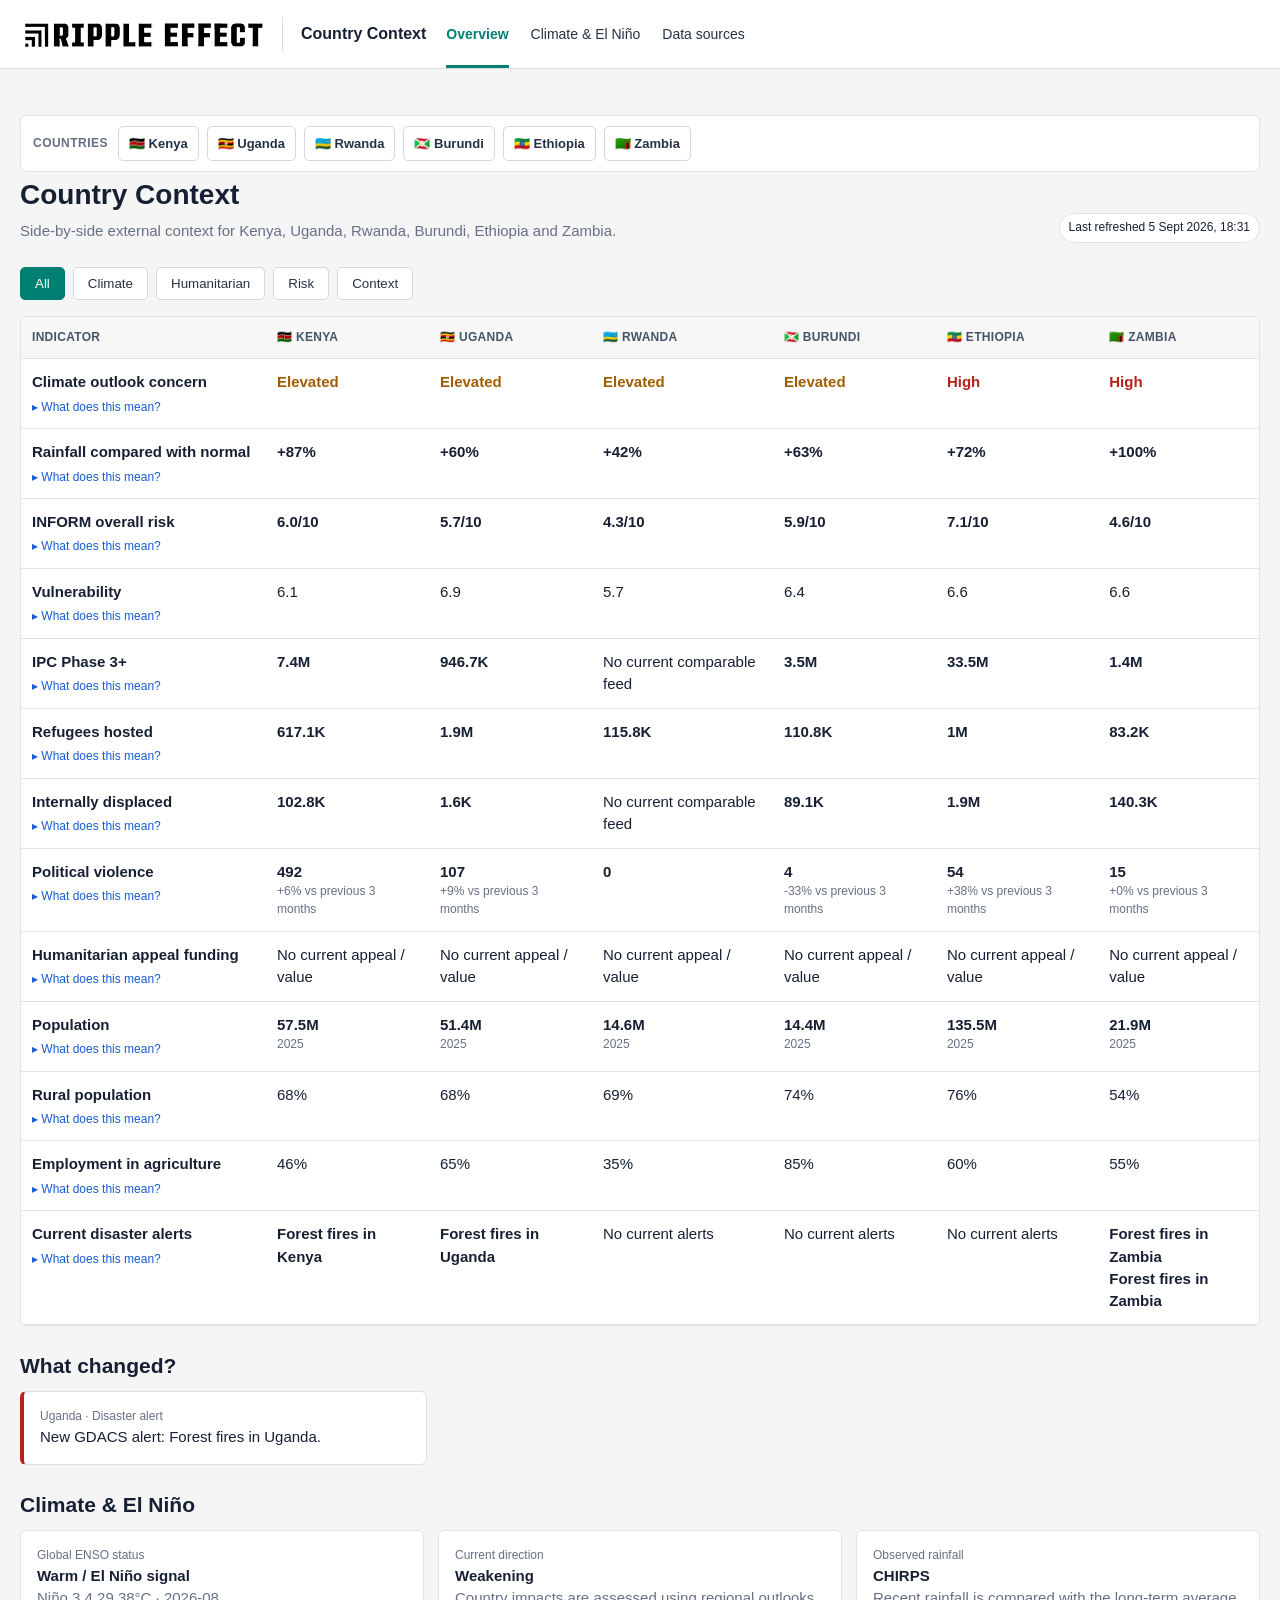
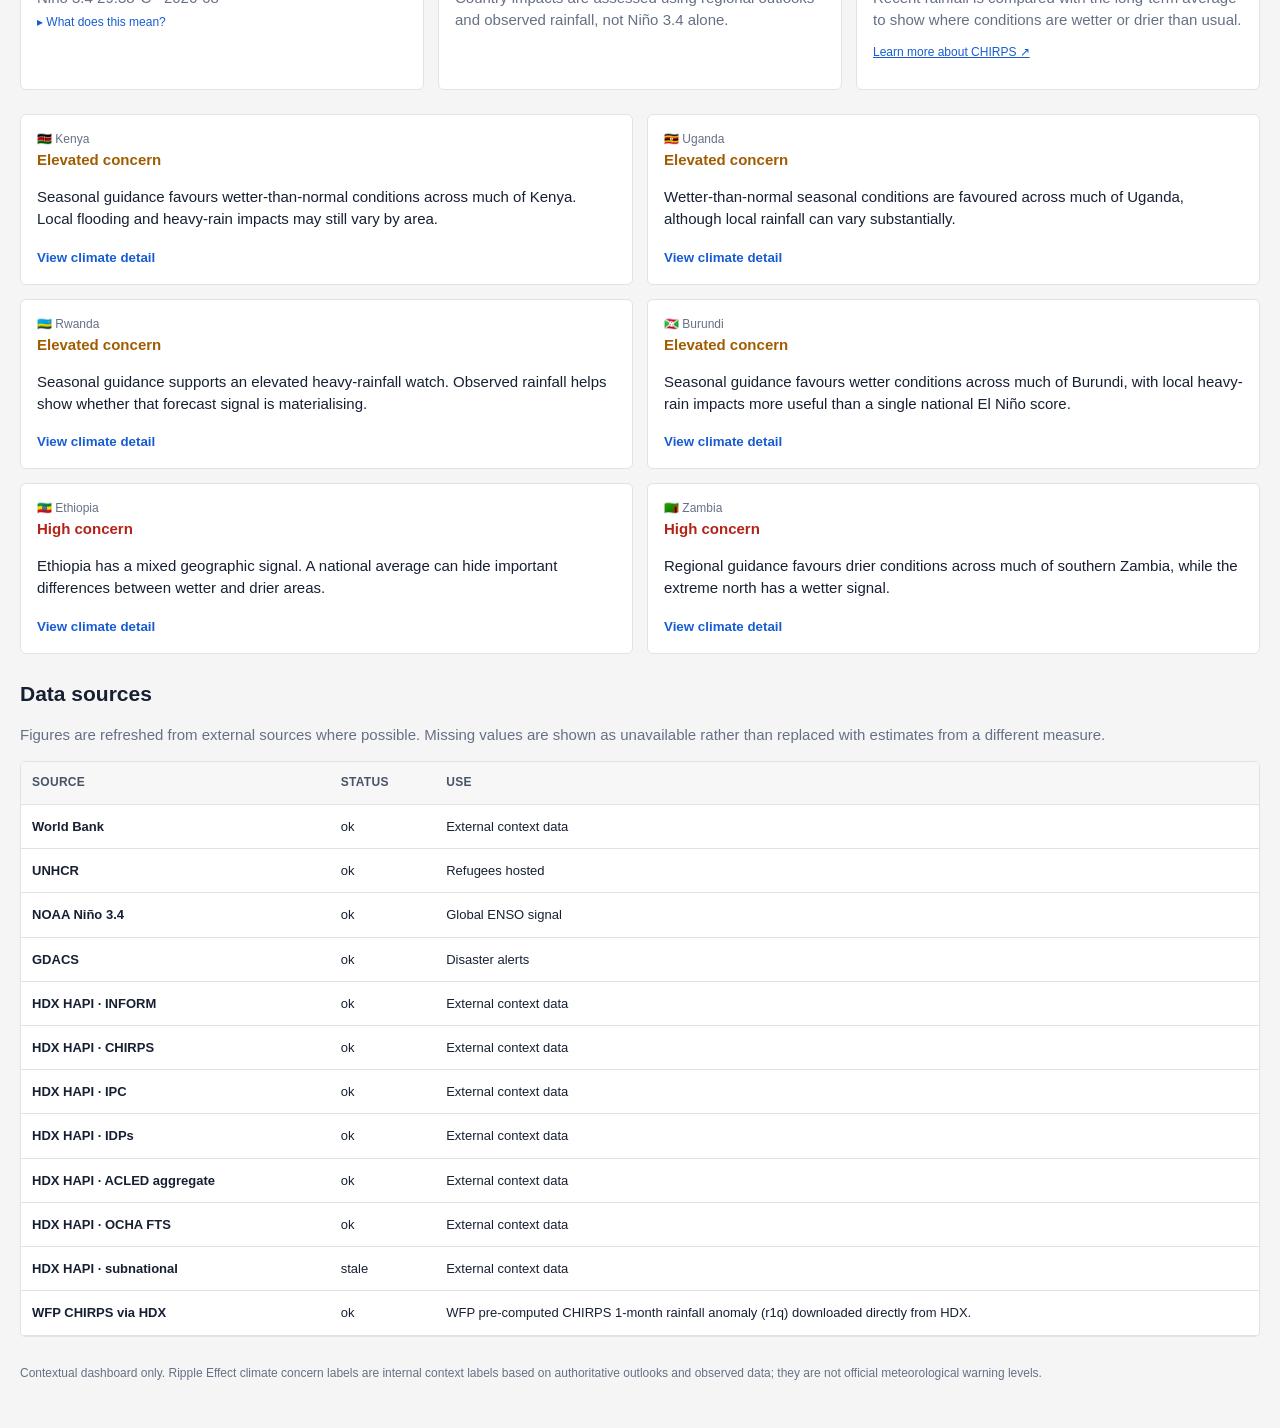
==== index.html @ 9e6e512f "Move country selector above page title" ====
<!doctype html>
<html lang="en">
<head>
<meta charset="utf-8">
<meta name="viewport" content="width=device-width,initial-scale=1">
<title>Ripple Effect Country Context</title>
<link rel="stylesheet" href="assets/styles.css">
<script src="data/public-data.js"></script>
</head>
<body>
<header><div class="head"><img class="logo" src="logo.svg" alt="Ripple Effect"><span class="divider" aria-hidden="true"></span><span class="app-name">Country Context</span><nav><a class="active" href="#overview">Overview</a><a href="#climate">Climate &amp; El Niño</a><a href="#sources">Data sources</a></nav><span class="spacer"></span></div></header>
<main>
<nav class="country-subnav" aria-label="Country profiles"><span class="country-subnav-label">Countries</span><a href="countries/kenya.html">🇰🇪 Kenya</a><a href="countries/uganda.html">🇺🇬 Uganda</a><a href="countries/rwanda.html">🇷🇼 Rwanda</a><a href="countries/burundi.html">🇧🇮 Burundi</a><a href="countries/ethiopia.html">🇪🇹 Ethiopia</a><a href="countries/zambia.html">🇿🇲 Zambia</a></nav>
<section id="overview" class="hero"><div><h1>Country Context</h1><p class="muted">Side-by-side external context for Kenya, Uganda, Rwanda, Burundi, Ethiopia and Zambia.</p></div><span class="pill" id="fresh">Latest available snapshot</span></section>
<section class="section"><div class="filters"><button class="on" data-cat="All">All</button><button data-cat="Climate">Climate</button><button data-cat="Humanitarian">Humanitarian</button><button data-cat="Risk">Risk</button><button data-cat="Context">Context</button></div><div class="table-wrap"><table><thead><tr><th>Indicator</th><th><a class="country-table-link" href="countries/kenya.html">🇰🇪 Kenya</a></th><th><a class="country-table-link" href="countries/uganda.html">🇺🇬 Uganda</a></th><th><a class="country-table-link" href="countries/rwanda.html">🇷🇼 Rwanda</a></th><th><a class="country-table-link" href="countries/burundi.html">🇧🇮 Burundi</a></th><th><a class="country-table-link" href="countries/ethiopia.html">🇪🇹 Ethiopia</a></th><th><a class="country-table-link" href="countries/zambia.html">🇿🇲 Zambia</a></th></tr></thead><tbody id="metrics"></tbody></table></div></section>
<section class="section"><h2>What changed?</h2><div id="changes" class="change-grid"></div></section>
<section id="climate" class="section"><h2>Climate &amp; El Niño</h2><div class="grid"><div class="card"><div class="small">Global ENSO status</div><div class="value" id="ensoStatus">ENSO status</div><div id="ensoValue" class="muted">Latest NOAA signal</div><details class="info-details"><summary>What does this mean?</summary><div class="info-box"><p>ENSO is the natural El Niño / La Niña cycle in the tropical Pacific. It can influence weather around the world, but it does not tell us exactly what will happen in any one country.</p><p><a href="https://www.cpc.ncep.noaa.gov/products/analysis_monitoring/enso_advisory/" target="_blank">NOAA ENSO information ↗</a></p></div></details></div><div class="card"><div class="small">Current direction</div><div class="value" id="ensoTrend">Latest trend</div><div class="muted">Country impacts are assessed using regional outlooks and observed rainfall, not Niño 3.4 alone.</div></div><div class="card"><div class="small">Observed rainfall</div><div class="value">CHIRPS</div><div class="muted">Recent rainfall is compared with the long-term average to show where conditions are wetter or drier than usual.</div><p class="small"><a href="https://www.chc.ucsb.edu/data/chirps3" target="_blank">Learn more about CHIRPS ↗</a></p></div></div><div id="countryClimate" class="climate-grid section"></div></section>
<section id="sources" class="section"><h2>Data sources</h2><p class="muted">Figures are refreshed from external sources where possible. Missing values are shown as unavailable rather than replaced with estimates from a different measure.</p><div class="table-wrap"><table class="source-table"><thead><tr><th>Source</th><th>Status</th><th>Use</th></tr></thead><tbody id="sourcesBody"></tbody></table></div></section>
<div class="foot">Contextual dashboard only. Ripple Effect climate concern labels are internal context labels based on authoritative outlooks and observed data; they are not official meteorological warning levels.</div>
</main>
<script src="assets/app.js"></script>
</body>
</html>
---- assets/styles.css ----
:root{--teal:#007f73;--ink:#172033;--muted:#667085;--line:#dfe3e8;--bg:#f5f5f6;--card:#fff;--amber:#a15c00;--red:#b42318;--blue:#175cd3;--green:#067647}*{box-sizing:border-box}html{scroll-behavior:smooth}body{margin:0;font:15px/1.48 Arial,Helvetica,sans-serif;color:var(--ink);background:var(--bg)}a{color:var(--blue)}header{background:#fff;border-bottom:1px solid #d9dde2}.head{max-width:1280px;margin:auto;height:68px;padding:0 20px;display:flex;align-items:center;gap:16px}.logo{display:block;width:244px;height:32px;object-fit:contain}.app-name{font-weight:600;font-size:16px;white-space:nowrap}.divider{height:34px;width:1px;background:#d7dce1;margin:0 2px}nav{display:flex;align-self:stretch;gap:22px;margin-left:4px}nav a{display:flex;align-items:center;text-decoration:none;color:#263244;font-size:14px;border-bottom:3px solid transparent;padding-top:3px}nav a.active{color:var(--teal);border-bottom-color:var(--teal);font-weight:600}.spacer{flex:1}main{max-width:1280px;margin:0 auto;padding:28px 20px 36px}.hero{display:flex;justify-content:space-between;gap:18px;align-items:end;flex-wrap:wrap}.hero h1{margin:0;font-size:28px}.hero p{margin:.3rem 0 0}.muted{color:var(--muted)}.pill{display:inline-block;border:1px solid var(--line);border-radius:999px;padding:5px 9px;font-size:12px;background:#fff}.country-subnav{display:flex;align-items:center;gap:8px;flex-wrap:wrap;margin:18px 0 2px;padding:10px 12px;background:#fff;border:1px solid var(--line);border-radius:6px}.country-subnav-label{font-size:12px;font-weight:700;text-transform:uppercase;letter-spacing:.04em;color:#667085;margin-right:2px}.country-subnav a{display:inline-flex;align-items:center;padding:7px 10px;border:1px solid #d3d8df;border-radius:5px;background:#fff;color:#263244;text-decoration:none;font-size:13px;font-weight:600}.country-subnav a:hover,.country-subnav a:focus{border-color:var(--teal);color:var(--teal)}.country-subnav a.active{background:var(--teal);border-color:var(--teal);color:#fff}.country-table-link{color:#475467;text-decoration:none}.country-table-link:hover,.country-table-link:focus{color:var(--teal);text-decoration:underline}.section{margin-top:24px}.section h2{margin:0 0 10px;font-size:21px}.filters{display:flex;gap:8px;flex-wrap:wrap;margin:16px 0}.filters button{border:1px solid #d3d8df;background:#fff;border-radius:5px;padding:8px 14px;cursor:pointer;color:#263244}.filters button.on{background:var(--teal);border-color:var(--teal);color:#fff}.table-wrap{overflow:auto;background:#fff;border:1px solid var(--line);border-radius:5px}table{width:100%;border-collapse:collapse;min-width:1080px}th,td{padding:12px 11px;border-bottom:1px solid var(--line);text-align:left;vertical-align:top}th{background:#f7f7f8;font-size:12px;text-transform:uppercase;letter-spacing:.025em;color:#475467}.metric{min-width:245px;font-weight:700}.small{font-size:12px;color:var(--muted);font-weight:400}.value{font-weight:700}.status-high{color:var(--red)}.status-elevated{color:var(--amber)}.status-moderate{color:#b54708}.status-low{color:var(--green)}.info-details{margin-top:5px;font-weight:400}.info-details summary{font-size:12px;color:var(--blue);cursor:pointer;list-style:none}.info-details summary::-webkit-details-marker{display:none}.info-details summary:before{content:'▸ '}.info-details[open] summary:before{content:'▾ '}.info-box{margin-top:7px;padding:9px 10px;background:#f8fafc;border-left:3px solid #98a2b3;font-size:12px;color:#475467;max-width:520px}.info-box p{margin:0 0 6px}.info-box p:last-child{margin-bottom:0}.info-box a{font-weight:600;text-decoration:none}.grid{display:grid;grid-template-columns:repeat(3,minmax(0,1fr));gap:14px}.card{background:var(--card);border:1px solid var(--line);border-radius:6px;padding:16px}.change-grid{display:grid;grid-template-columns:repeat(3,minmax(0,1fr));gap:10px}.change{border-left:4px solid var(--blue)}.change.high{border-left-color:var(--red)}.change.medium{border-left-color:var(--amber)}.climate-grid{display:grid;grid-template-columns:repeat(2,minmax(0,1fr));gap:14px}.country-card button{border:0;background:none;padding:0;color:var(--blue);font-weight:700;cursor:pointer}.detail{display:none;margin-top:12px;padding-top:12px;border-top:1px solid var(--line)}.detail.open{display:block}.regional-grid{display:grid;grid-template-columns:repeat(3,minmax(0,1fr));gap:12px;margin-top:12px}.regional-grid h4{font-size:13px;margin:0 0 6px;line-height:1.3}.regional-grid .small{line-height:1.55}.help{cursor:help;border-bottom:1px dotted #667085}.climate-help{margin-top:12px;padding-top:9px;border-top:1px solid var(--line);font-size:12px;color:var(--muted)}.climate-help summary{cursor:pointer;color:var(--blue);font-weight:700}.climate-help p{margin:7px 0}.climate-help a{font-weight:600;text-decoration:none}.source-table{font-size:13px}.source-table td:first-child{font-weight:600}.profile-links{display:grid;grid-template-columns:repeat(3,minmax(0,1fr));gap:12px}.profile-link{display:block;background:#fff;border:1px solid var(--line);border-radius:6px;padding:15px;text-decoration:none;color:var(--ink)}.profile-link:hover{border-color:#98a2b3}.profile-link strong{display:block;font-size:16px;margin-bottom:3px}.profile-head{display:flex;align-items:center;gap:12px}.flag{font-size:30px}.kpi-grid{display:grid;grid-template-columns:repeat(4,minmax(0,1fr));gap:12px}.kpi .label{font-size:12px;color:var(--muted);margin-bottom:4px}.kpi .big{font-size:22px;font-weight:700}.two-col{display:grid;grid-template-columns:1.15fr .85fr;gap:16px}.simple-list{margin:0;padding-left:18px}.simple-list li{margin:5px 0}.back{font-size:13px;text-decoration:none}.foot{margin:28px 0 10px;font-size:12px;color:var(--muted)}[hidden]{display:none!important}@media(max-width:900px){.head{height:auto;min-height:68px;flex-wrap:wrap;padding:12px 16px}.logo{width:205px;height:auto;max-width:60vw}.divider{display:none}.app-name{font-size:15px}nav{order:3;width:100%;height:36px;gap:16px}.country-subnav{order:initial;width:100%;height:auto;margin-top:14px}.country-subnav-label{width:100%;margin-bottom:2px}.grid,.change-grid,.climate-grid,.regional-grid,.profile-links,.kpi-grid,.two-col{grid-template-columns:1fr}main{padding:20px 14px}.table-wrap{border-radius:4px}.spacer{display:none}}
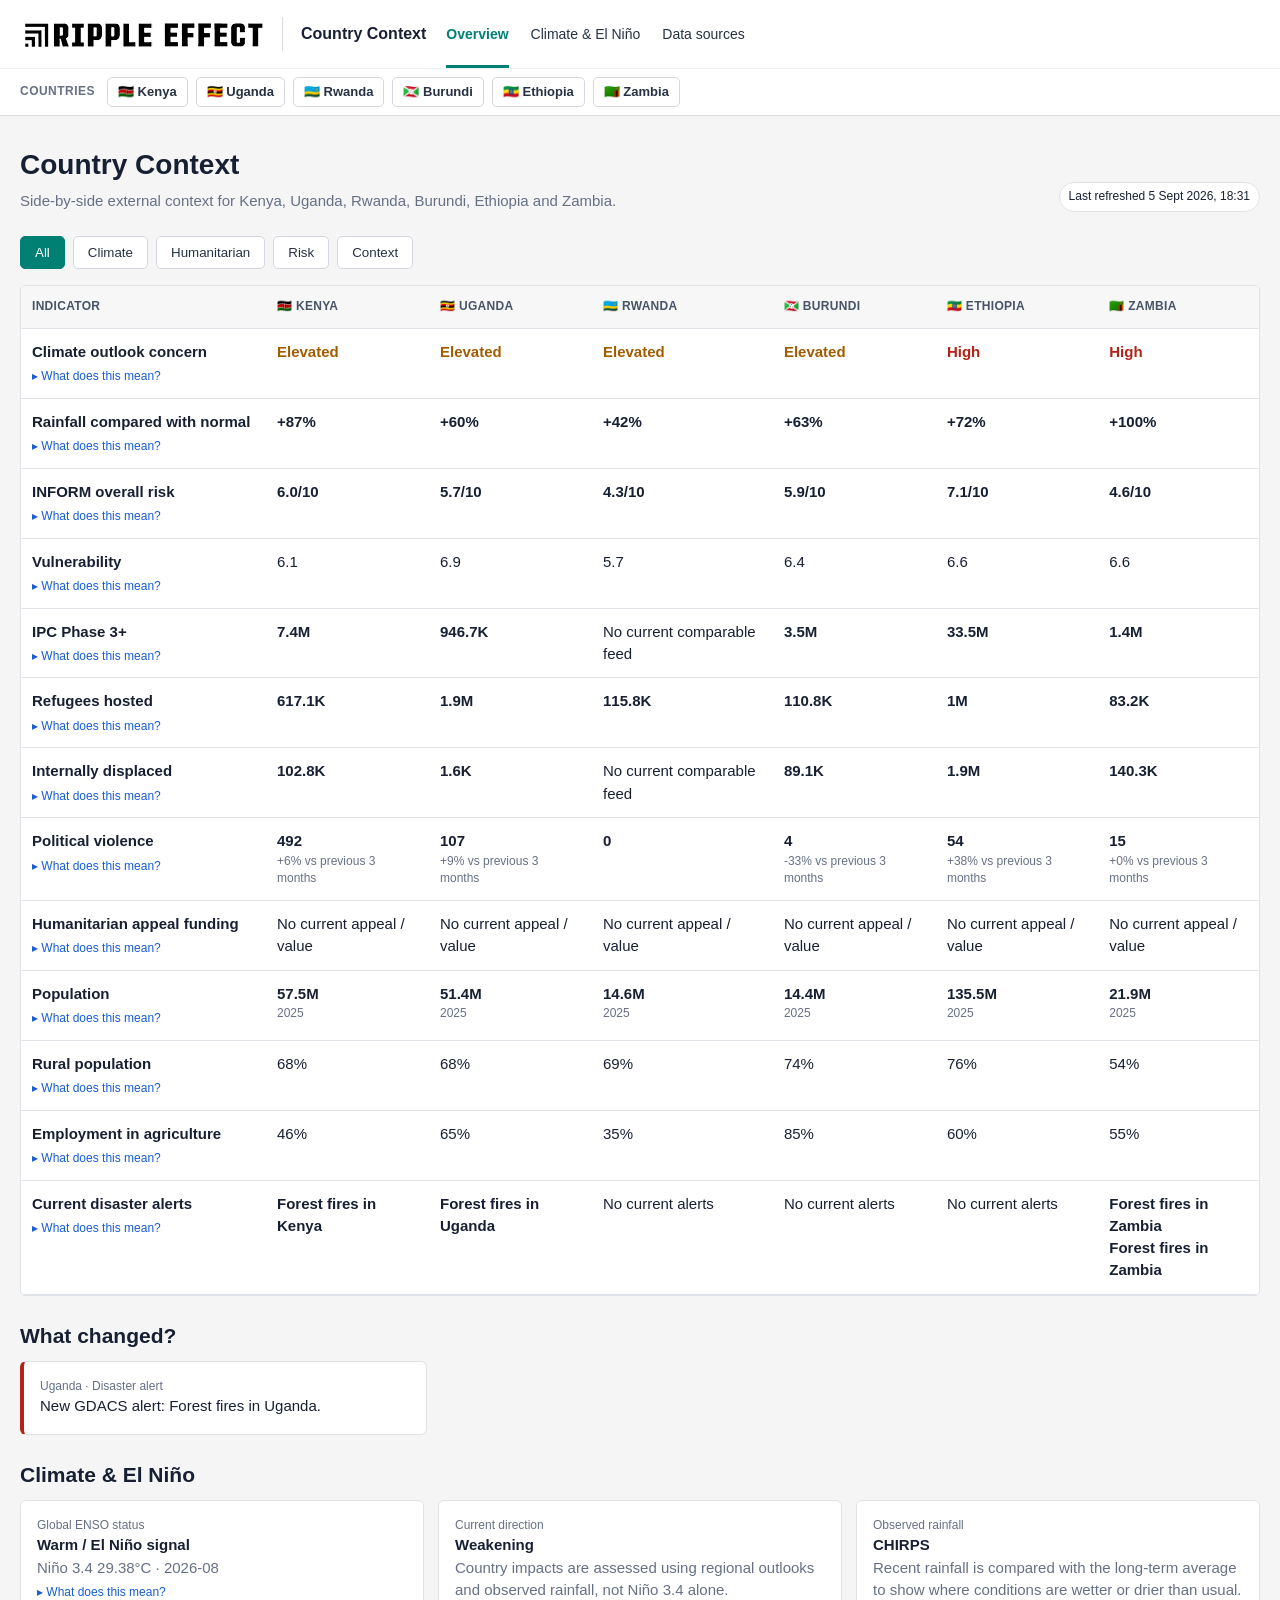
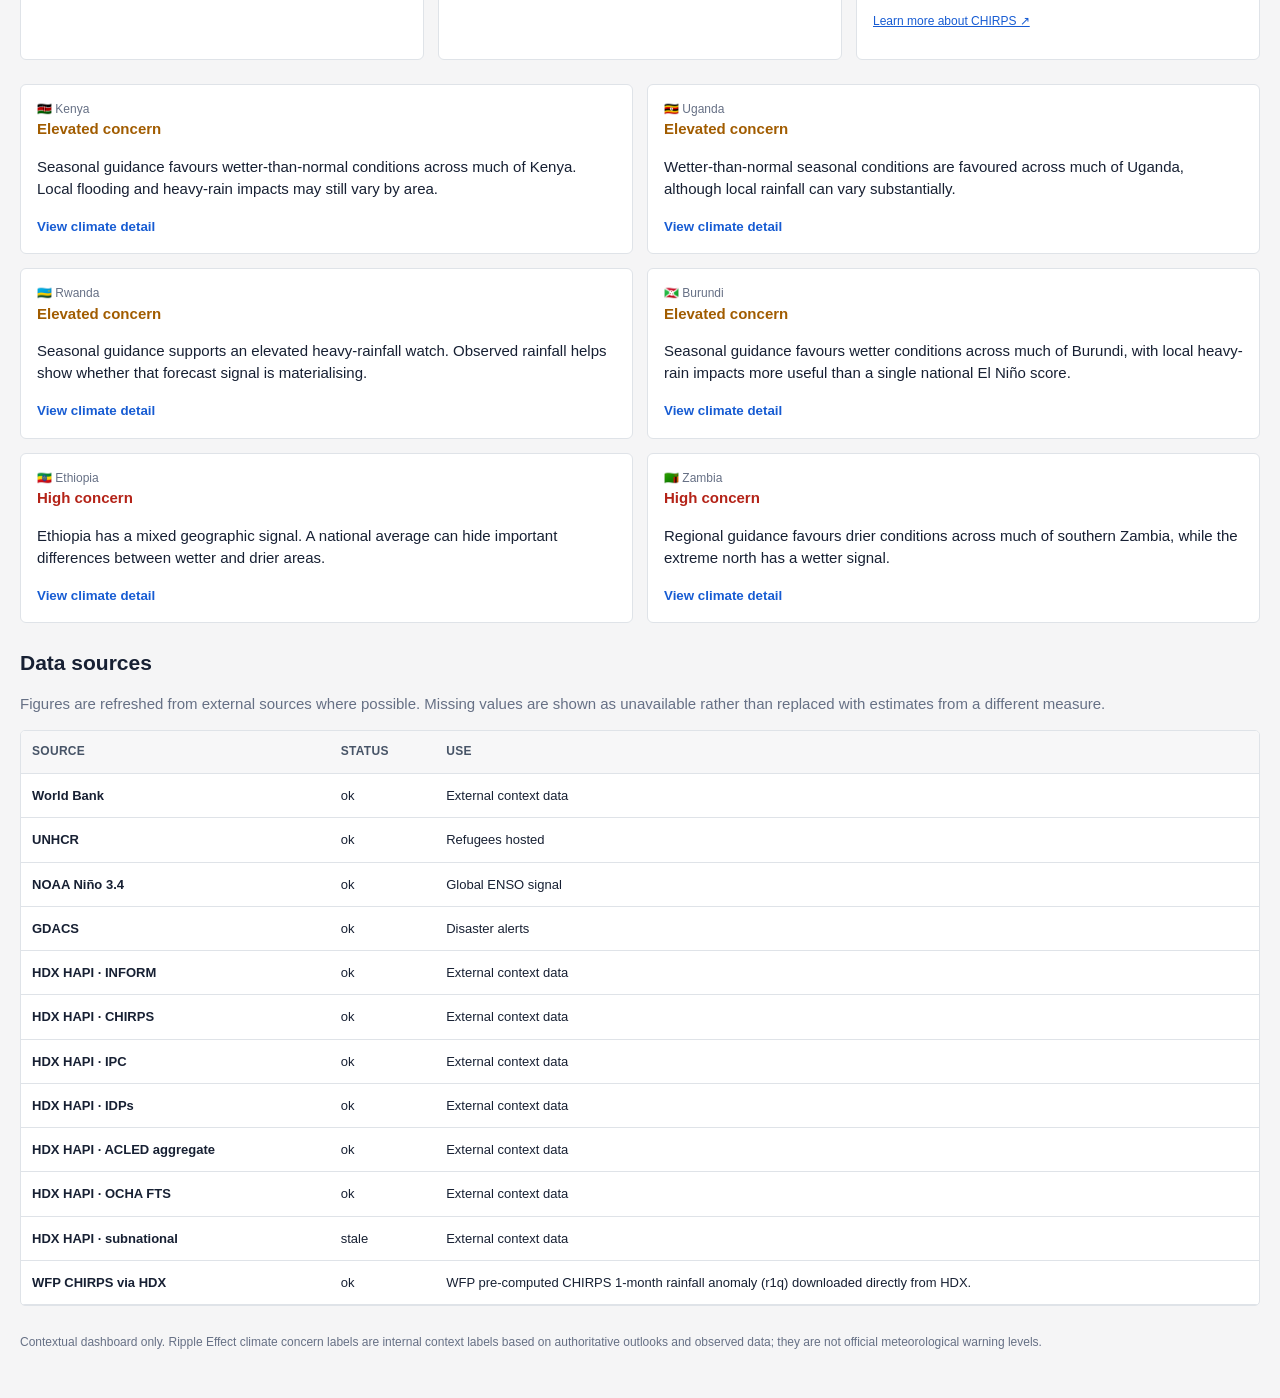
==== commit e5e876d0: "Move country selector into app header" ====
--- a/index.html
+++ b/index.html
@@ -5,12 +5,15 @@
 <meta name="viewport" content="width=device-width,initial-scale=1">
 <title>Ripple Effect Country Context</title>
 <link rel="stylesheet" href="assets/styles.css">
+<link rel="stylesheet" href="assets/header-nav.css">
 <script src="data/public-data.js"></script>
 </head>
 <body>
-<header><div class="head"><img class="logo" src="logo.svg" alt="Ripple Effect"><span class="divider" aria-hidden="true"></span><span class="app-name">Country Context</span><nav><a class="active" href="#overview">Overview</a><a href="#climate">Climate &amp; El Niño</a><a href="#sources">Data sources</a></nav><span class="spacer"></span></div></header>
+<header>
+  <div class="head"><img class="logo" src="logo.svg" alt="Ripple Effect"><span class="divider" aria-hidden="true"></span><span class="app-name">Country Context</span><nav><a class="active" href="#overview">Overview</a><a href="#climate">Climate &amp; El Niño</a><a href="#sources">Data sources</a></nav><span class="spacer"></span></div>
+  <div class="country-header-row"><nav class="country-subnav" aria-label="Country profiles"><span class="country-subnav-label">Countries</span><a href="countries/kenya.html">🇰🇪 Kenya</a><a href="countries/uganda.html">🇺🇬 Uganda</a><a href="countries/rwanda.html">🇷🇼 Rwanda</a><a href="countries/burundi.html">🇧🇮 Burundi</a><a href="countries/ethiopia.html">🇪🇹 Ethiopia</a><a href="countries/zambia.html">🇿🇲 Zambia</a></nav></div>
+</header>
 <main>
-<nav class="country-subnav" aria-label="Country profiles"><span class="country-subnav-label">Countries</span><a href="countries/kenya.html">🇰🇪 Kenya</a><a href="countries/uganda.html">🇺🇬 Uganda</a><a href="countries/rwanda.html">🇷🇼 Rwanda</a><a href="countries/burundi.html">🇧🇮 Burundi</a><a href="countries/ethiopia.html">🇪🇹 Ethiopia</a><a href="countries/zambia.html">🇿🇲 Zambia</a></nav>
 <section id="overview" class="hero"><div><h1>Country Context</h1><p class="muted">Side-by-side external context for Kenya, Uganda, Rwanda, Burundi, Ethiopia and Zambia.</p></div><span class="pill" id="fresh">Latest available snapshot</span></section>
 <section class="section"><div class="filters"><button class="on" data-cat="All">All</button><button data-cat="Climate">Climate</button><button data-cat="Humanitarian">Humanitarian</button><button data-cat="Risk">Risk</button><button data-cat="Context">Context</button></div><div class="table-wrap"><table><thead><tr><th>Indicator</th><th><a class="country-table-link" href="countries/kenya.html">🇰🇪 Kenya</a></th><th><a class="country-table-link" href="countries/uganda.html">🇺🇬 Uganda</a></th><th><a class="country-table-link" href="countries/rwanda.html">🇷🇼 Rwanda</a></th><th><a class="country-table-link" href="countries/burundi.html">🇧🇮 Burundi</a></th><th><a class="country-table-link" href="countries/ethiopia.html">🇪🇹 Ethiopia</a></th><th><a class="country-table-link" href="countries/zambia.html">🇿🇲 Zambia</a></th></tr></thead><tbody id="metrics"></tbody></table></div></section>
 <section class="section"><h2>What changed?</h2><div id="changes" class="change-grid"></div></section>
--- a/assets/header-nav.css
+++ b/assets/header-nav.css
@@ -0,0 +1 @@
+.country-header-row{background:#fff;border-top:1px solid #eef0f2}.country-header-row .country-subnav{max-width:1280px;margin:0 auto;padding:8px 20px;display:flex;align-items:center;gap:8px;flex-wrap:wrap;background:transparent;border:0;border-radius:0;width:auto;height:auto;align-self:auto}.country-header-row .country-subnav-label{font-size:12px;font-weight:700;text-transform:uppercase;letter-spacing:.04em;color:#667085;margin-right:4px}.country-header-row .country-subnav a{display:inline-flex;align-items:center;padding:6px 10px;border:1px solid #d3d8df;border-radius:5px;background:#fff;color:#263244;text-decoration:none;font-size:13px;font-weight:600;line-height:1.2}.country-header-row .country-subnav a:hover,.country-header-row .country-subnav a:focus{border-color:#007f73;color:#007f73}.country-header-row .country-subnav a.active{background:#007f73;border-color:#007f73;color:#fff}@media(max-width:900px){.country-header-row .country-subnav{padding:8px 16px}.country-header-row .country-subnav-label{width:100%;margin-bottom:2px}}
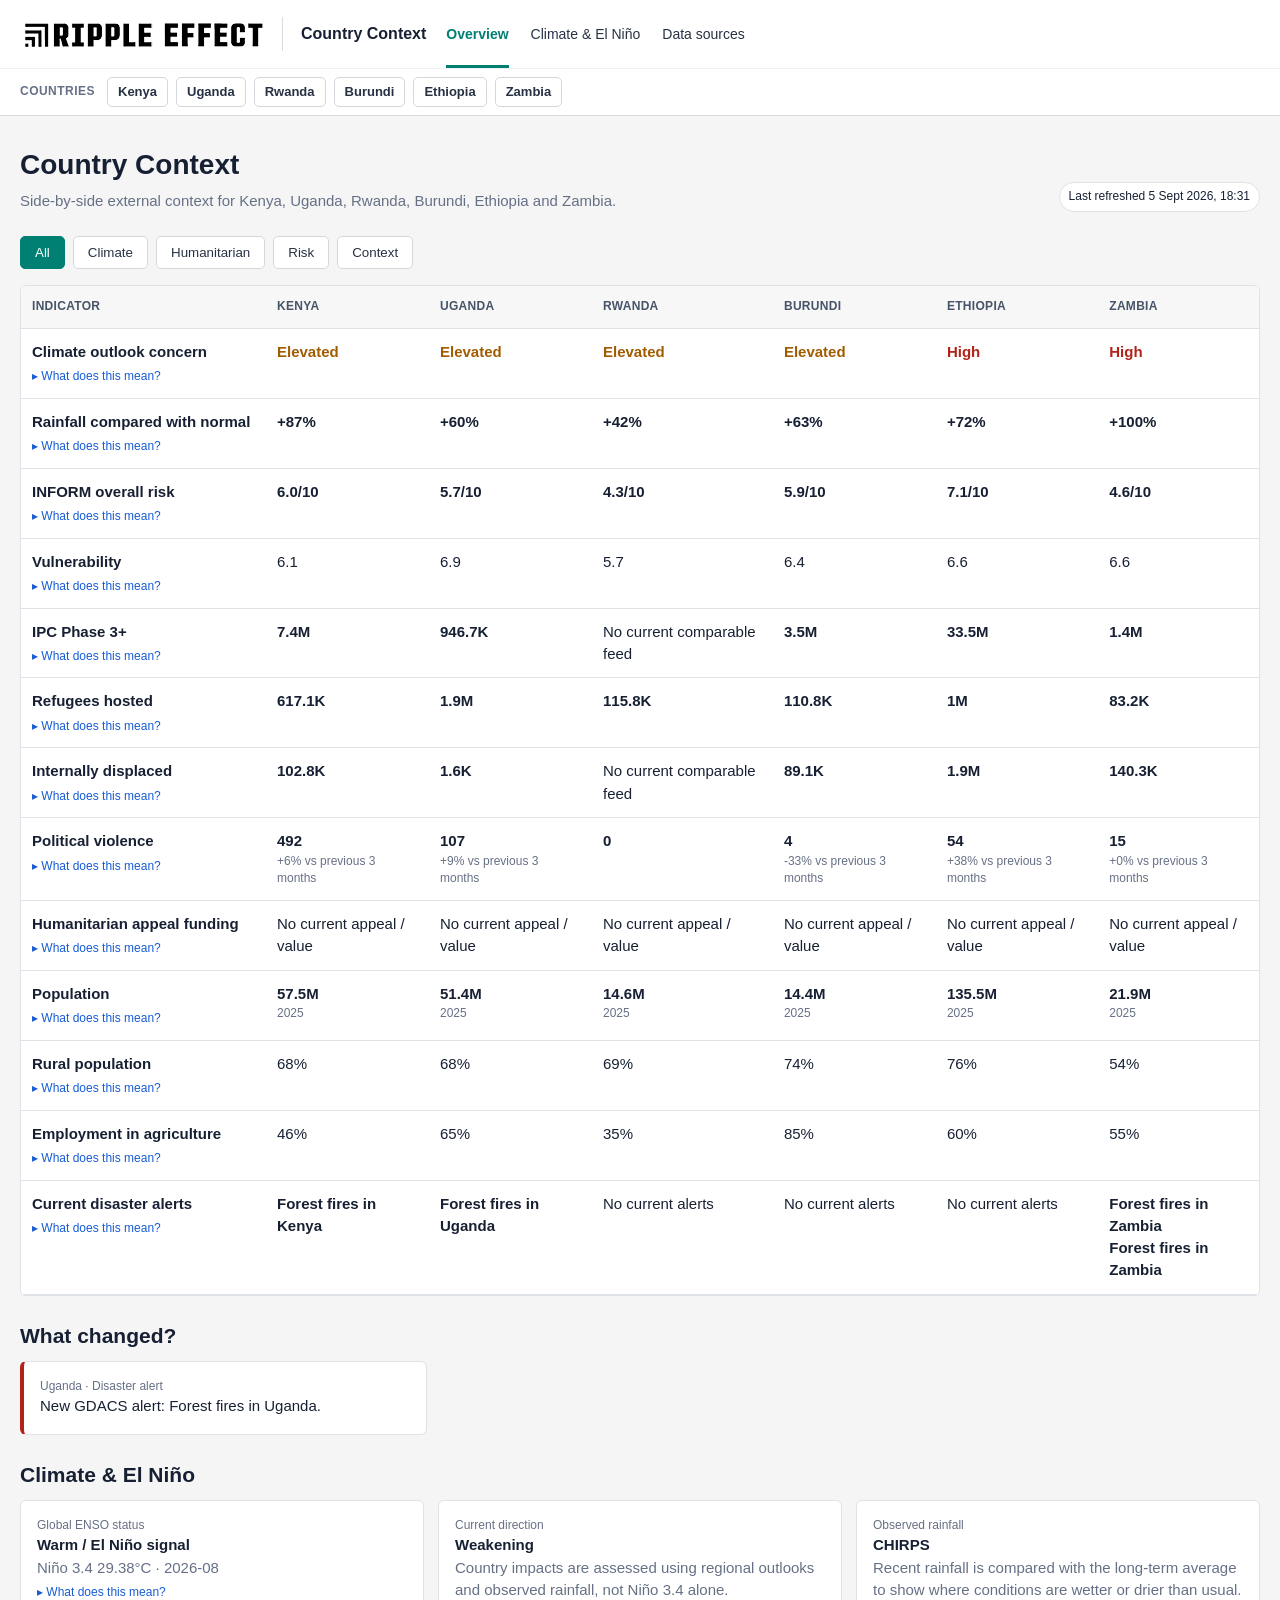
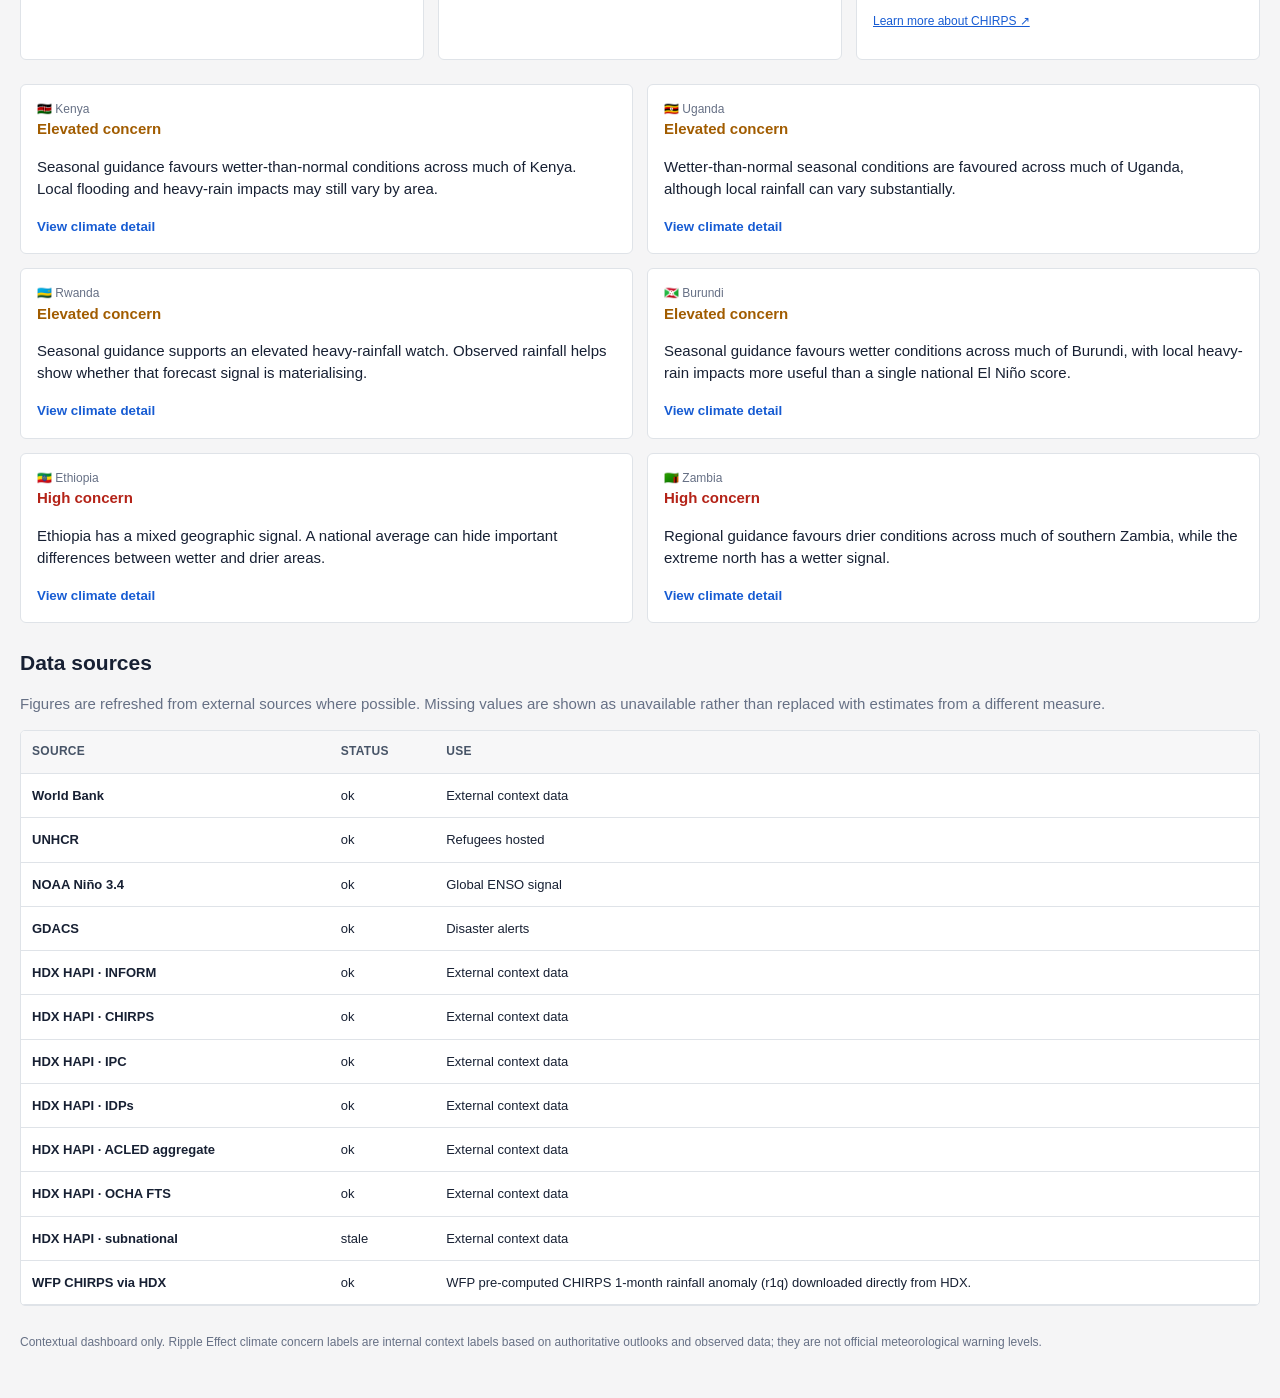
==== commit 01e017f7: "Simplify country labels in header and table" ====
--- a/index.html
+++ b/index.html
@@ -11,11 +11,11 @@
 <body>
 <header>
   <div class="head"><img class="logo" src="logo.svg" alt="Ripple Effect"><span class="divider" aria-hidden="true"></span><span class="app-name">Country Context</span><nav><a class="active" href="#overview">Overview</a><a href="#climate">Climate &amp; El Niño</a><a href="#sources">Data sources</a></nav><span class="spacer"></span></div>
-  <div class="country-header-row"><nav class="country-subnav" aria-label="Country profiles"><span class="country-subnav-label">Countries</span><a href="countries/kenya.html">🇰🇪 Kenya</a><a href="countries/uganda.html">🇺🇬 Uganda</a><a href="countries/rwanda.html">🇷🇼 Rwanda</a><a href="countries/burundi.html">🇧🇮 Burundi</a><a href="countries/ethiopia.html">🇪🇹 Ethiopia</a><a href="countries/zambia.html">🇿🇲 Zambia</a></nav></div>
+  <div class="country-header-row"><nav class="country-subnav" aria-label="Country profiles"><span class="country-subnav-label">Countries</span><a href="countries/kenya.html">Kenya</a><a href="countries/uganda.html">Uganda</a><a href="countries/rwanda.html">Rwanda</a><a href="countries/burundi.html">Burundi</a><a href="countries/ethiopia.html">Ethiopia</a><a href="countries/zambia.html">Zambia</a></nav></div>
 </header>
 <main>
 <section id="overview" class="hero"><div><h1>Country Context</h1><p class="muted">Side-by-side external context for Kenya, Uganda, Rwanda, Burundi, Ethiopia and Zambia.</p></div><span class="pill" id="fresh">Latest available snapshot</span></section>
-<section class="section"><div class="filters"><button class="on" data-cat="All">All</button><button data-cat="Climate">Climate</button><button data-cat="Humanitarian">Humanitarian</button><button data-cat="Risk">Risk</button><button data-cat="Context">Context</button></div><div class="table-wrap"><table><thead><tr><th>Indicator</th><th><a class="country-table-link" href="countries/kenya.html">🇰🇪 Kenya</a></th><th><a class="country-table-link" href="countries/uganda.html">🇺🇬 Uganda</a></th><th><a class="country-table-link" href="countries/rwanda.html">🇷🇼 Rwanda</a></th><th><a class="country-table-link" href="countries/burundi.html">🇧🇮 Burundi</a></th><th><a class="country-table-link" href="countries/ethiopia.html">🇪🇹 Ethiopia</a></th><th><a class="country-table-link" href="countries/zambia.html">🇿🇲 Zambia</a></th></tr></thead><tbody id="metrics"></tbody></table></div></section>
+<section class="section"><div class="filters"><button class="on" data-cat="All">All</button><button data-cat="Climate">Climate</button><button data-cat="Humanitarian">Humanitarian</button><button data-cat="Risk">Risk</button><button data-cat="Context">Context</button></div><div class="table-wrap"><table><thead><tr><th>Indicator</th><th><a class="country-table-link" href="countries/kenya.html">Kenya</a></th><th><a class="country-table-link" href="countries/uganda.html">Uganda</a></th><th><a class="country-table-link" href="countries/rwanda.html">Rwanda</a></th><th><a class="country-table-link" href="countries/burundi.html">Burundi</a></th><th><a class="country-table-link" href="countries/ethiopia.html">Ethiopia</a></th><th><a class="country-table-link" href="countries/zambia.html">Zambia</a></th></tr></thead><tbody id="metrics"></tbody></table></div></section>
 <section class="section"><h2>What changed?</h2><div id="changes" class="change-grid"></div></section>
 <section id="climate" class="section"><h2>Climate &amp; El Niño</h2><div class="grid"><div class="card"><div class="small">Global ENSO status</div><div class="value" id="ensoStatus">ENSO status</div><div id="ensoValue" class="muted">Latest NOAA signal</div><details class="info-details"><summary>What does this mean?</summary><div class="info-box"><p>ENSO is the natural El Niño / La Niña cycle in the tropical Pacific. It can influence weather around the world, but it does not tell us exactly what will happen in any one country.</p><p><a href="https://www.cpc.ncep.noaa.gov/products/analysis_monitoring/enso_advisory/" target="_blank">NOAA ENSO information ↗</a></p></div></details></div><div class="card"><div class="small">Current direction</div><div class="value" id="ensoTrend">Latest trend</div><div class="muted">Country impacts are assessed using regional outlooks and observed rainfall, not Niño 3.4 alone.</div></div><div class="card"><div class="small">Observed rainfall</div><div class="value">CHIRPS</div><div class="muted">Recent rainfall is compared with the long-term average to show where conditions are wetter or drier than usual.</div><p class="small"><a href="https://www.chc.ucsb.edu/data/chirps3" target="_blank">Learn more about CHIRPS ↗</a></p></div></div><div id="countryClimate" class="climate-grid section"></div></section>
 <section id="sources" class="section"><h2>Data sources</h2><p class="muted">Figures are refreshed from external sources where possible. Missing values are shown as unavailable rather than replaced with estimates from a different measure.</p><div class="table-wrap"><table class="source-table"><thead><tr><th>Source</th><th>Status</th><th>Use</th></tr></thead><tbody id="sourcesBody"></tbody></table></div></section>
--- a/assets/header-nav.css
+++ b/assets/header-nav.css
@@ -1 +1 @@
-.country-header-row{background:#fff;border-top:1px solid #eef0f2}.country-header-row .country-subnav{max-width:1280px;margin:0 auto;padding:8px 20px;display:flex;align-items:center;gap:8px;flex-wrap:wrap;background:transparent;border:0;border-radius:0;width:auto;height:auto;align-self:auto}.country-header-row .country-subnav-label{font-size:12px;font-weight:700;text-transform:uppercase;letter-spacing:.04em;color:#667085;margin-right:4px}.country-header-row .country-subnav a{display:inline-flex;align-items:center;padding:6px 10px;border:1px solid #d3d8df;border-radius:5px;background:#fff;color:#263244;text-decoration:none;font-size:13px;font-weight:600;line-height:1.2}.country-header-row .country-subnav a:hover,.country-header-row .country-subnav a:focus{border-color:#007f73;color:#007f73}.country-header-row .country-subnav a.active{background:#007f73;border-color:#007f73;color:#fff}@media(max-width:900px){.country-header-row .country-subnav{padding:8px 16px}.country-header-row .country-subnav-label{width:100%;margin-bottom:2px}}+.country-header-row{background:#fff;border-top:1px solid #eef0f2}.country-header-row .country-subnav{max-width:1280px;margin:0 auto;padding:8px 20px;display:flex;align-items:center;gap:8px;flex-wrap:wrap;background:transparent;border:0;border-radius:0;width:auto;height:auto;align-self:auto}.country-header-row .country-subnav-label{font-size:12px;font-weight:700;text-transform:uppercase;letter-spacing:.04em;color:#667085;margin-right:4px}.country-header-row .country-subnav a{display:inline-flex;align-items:center;padding:6px 10px;border:1px solid #d3d8df;border-radius:5px;background:#fff;color:#263244;text-decoration:none;font-size:0;font-weight:600;line-height:1.2}.country-header-row .country-subnav a::after{font-size:13px}.country-header-row .country-subnav a:nth-of-type(1)::after{content:'Kenya'}.country-header-row .country-subnav a:nth-of-type(2)::after{content:'Uganda'}.country-header-row .country-subnav a:nth-of-type(3)::after{content:'Rwanda'}.country-header-row .country-subnav a:nth-of-type(4)::after{content:'Burundi'}.country-header-row .country-subnav a:nth-of-type(5)::after{content:'Ethiopia'}.country-header-row .country-subnav a:nth-of-type(6)::after{content:'Zambia'}.country-header-row .country-subnav a:hover,.country-header-row .country-subnav a:focus{border-color:#007f73;color:#007f73}.country-header-row .country-subnav a.active{background:#007f73;border-color:#007f73;color:#fff}@media(max-width:900px){.country-header-row .country-subnav{padding:8px 16px}.country-header-row .country-subnav-label{width:100%;margin-bottom:2px}}
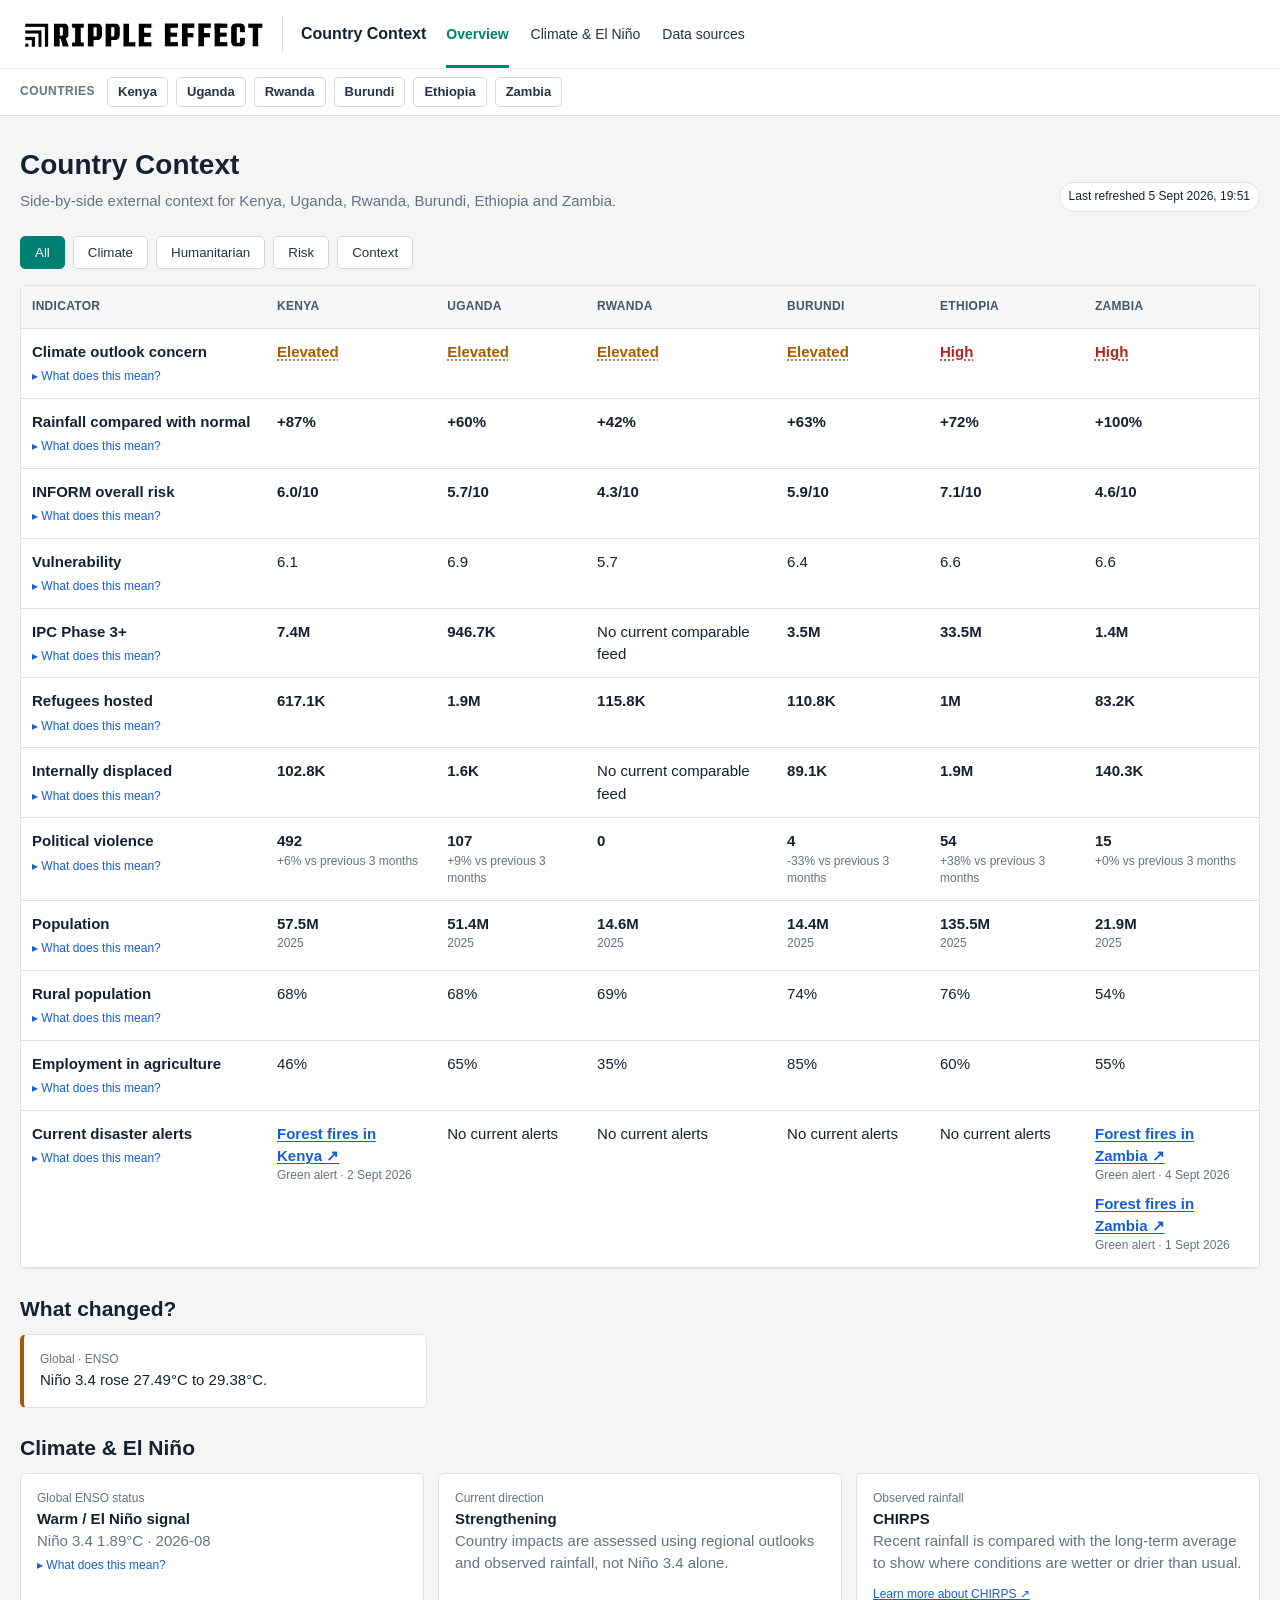
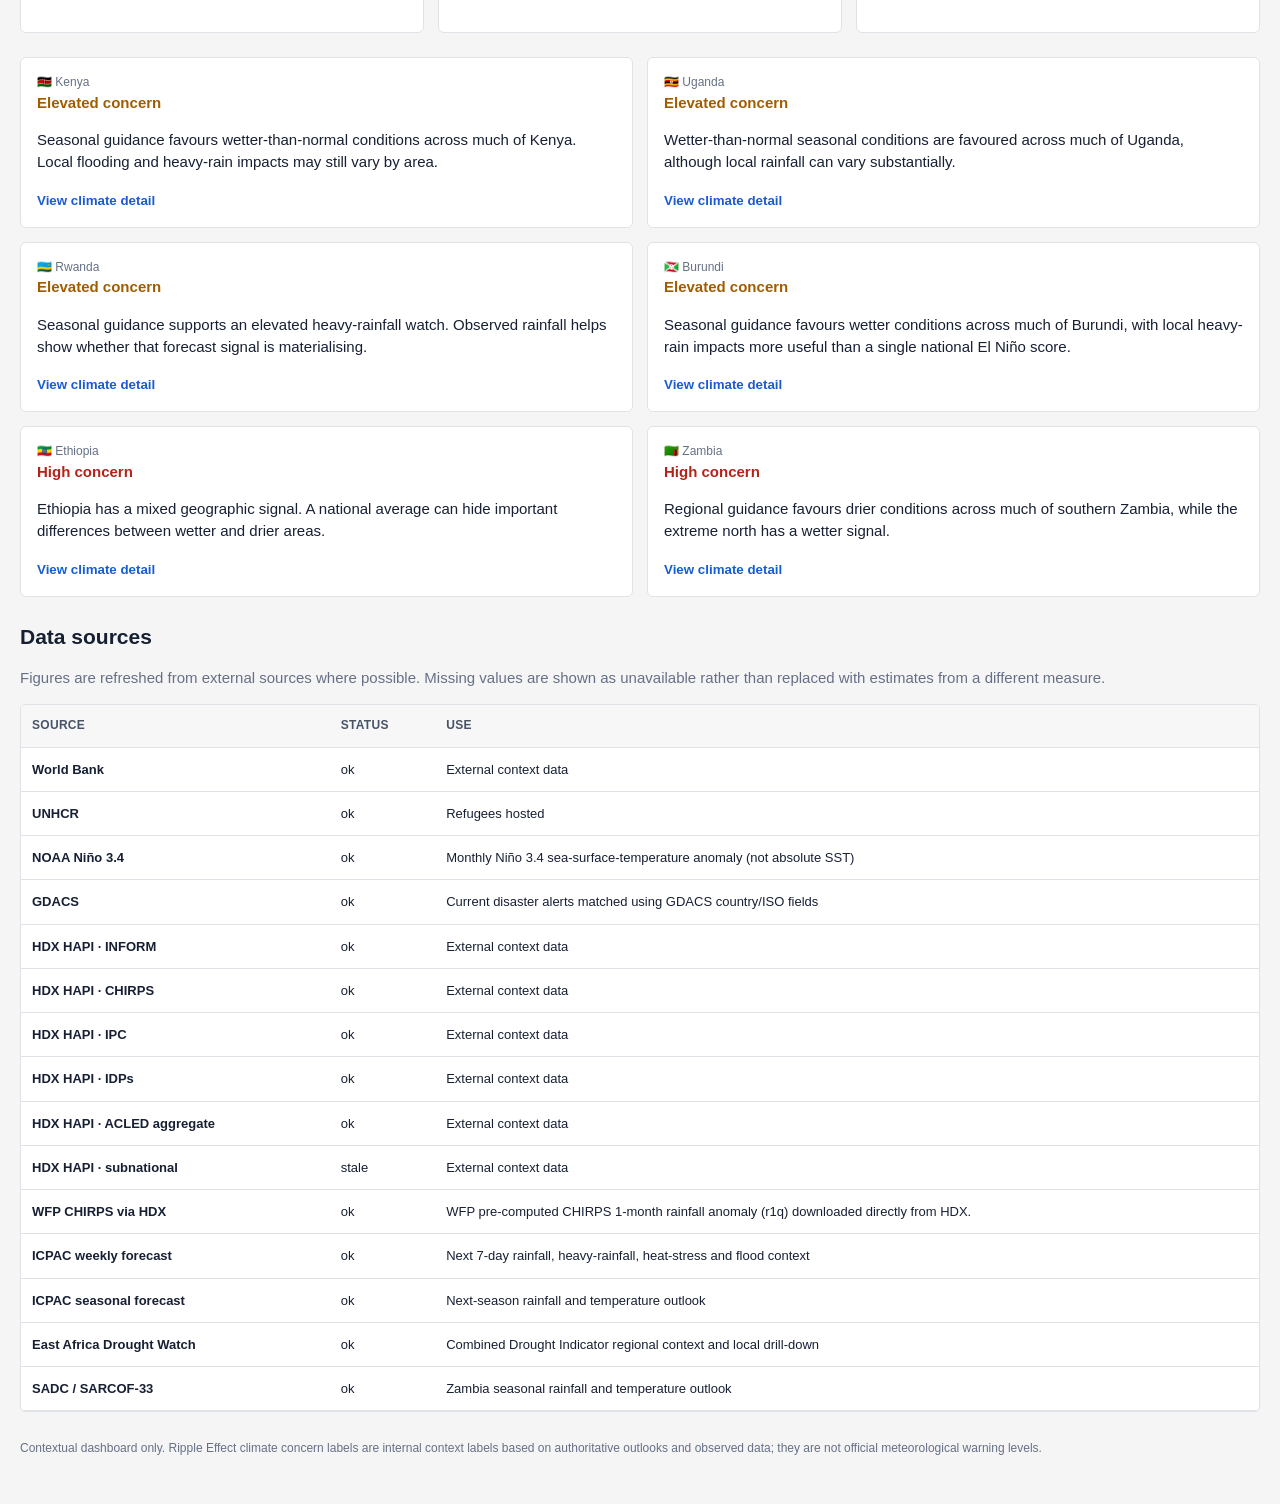
==== commit 209d45bb: "Load current and upcoming climate layer" ====
--- a/index.html
+++ b/index.html
@@ -22,5 +22,6 @@
 <div class="foot">Contextual dashboard only. Ripple Effect climate concern labels are internal context labels based on authoritative outlooks and observed data; they are not official meteorological warning levels.</div>
 </main>
 <script src="assets/app.js"></script>
+<script src="assets/climate-forward.js"></script>
 </body>
 </html>
--- a/assets/styles.css
+++ b/assets/styles.css
@@ -1 +1 @@
-:root{--teal:#007f73;--ink:#172033;--muted:#667085;--line:#dfe3e8;--bg:#f5f5f6;--card:#fff;--amber:#a15c00;--red:#b42318;--blue:#175cd3;--green:#067647}*{box-sizing:border-box}html{scroll-behavior:smooth}body{margin:0;font:15px/1.48 Arial,Helvetica,sans-serif;color:var(--ink);background:var(--bg)}a{color:var(--blue)}header{background:#fff;border-bottom:1px solid #d9dde2}.head{max-width:1280px;margin:auto;height:68px;padding:0 20px;display:flex;align-items:center;gap:16px}.logo{display:block;width:244px;height:32px;object-fit:contain}.app-name{font-weight:600;font-size:16px;white-space:nowrap}.divider{height:34px;width:1px;background:#d7dce1;margin:0 2px}nav{display:flex;align-self:stretch;gap:22px;margin-left:4px}nav a{display:flex;align-items:center;text-decoration:none;color:#263244;font-size:14px;border-bottom:3px solid transparent;padding-top:3px}nav a.active{color:var(--teal);border-bottom-color:var(--teal);font-weight:600}.spacer{flex:1}main{max-width:1280px;margin:0 auto;padding:28px 20px 36px}.hero{display:flex;justify-content:space-between;gap:18px;align-items:end;flex-wrap:wrap}.hero h1{margin:0;font-size:28px}.hero p{margin:.3rem 0 0}.muted{color:var(--muted)}.pill{display:inline-block;border:1px solid var(--line);border-radius:999px;padding:5px 9px;font-size:12px;background:#fff}.country-subnav{display:flex;align-items:center;gap:8px;flex-wrap:wrap;margin:18px 0 2px;padding:10px 12px;background:#fff;border:1px solid var(--line);border-radius:6px}.country-subnav-label{font-size:12px;font-weight:700;text-transform:uppercase;letter-spacing:.04em;color:#667085;margin-right:2px}.country-subnav a{display:inline-flex;align-items:center;padding:7px 10px;border:1px solid #d3d8df;border-radius:5px;background:#fff;color:#263244;text-decoration:none;font-size:13px;font-weight:600}.country-subnav a:hover,.country-subnav a:focus{border-color:var(--teal);color:var(--teal)}.country-subnav a.active{background:var(--teal);border-color:var(--teal);color:#fff}.country-table-link{color:#475467;text-decoration:none}.country-table-link:hover,.country-table-link:focus{color:var(--teal);text-decoration:underline}.section{margin-top:24px}.section h2{margin:0 0 10px;font-size:21px}.filters{display:flex;gap:8px;flex-wrap:wrap;margin:16px 0}.filters button{border:1px solid #d3d8df;background:#fff;border-radius:5px;padding:8px 14px;cursor:pointer;color:#263244}.filters button.on{background:var(--teal);border-color:var(--teal);color:#fff}.table-wrap{overflow:auto;background:#fff;border:1px solid var(--line);border-radius:5px}table{width:100%;border-collapse:collapse;min-width:1080px}th,td{padding:12px 11px;border-bottom:1px solid var(--line);text-align:left;vertical-align:top}th{background:#f7f7f8;font-size:12px;text-transform:uppercase;letter-spacing:.025em;color:#475467}.metric{min-width:245px;font-weight:700}.small{font-size:12px;color:var(--muted);font-weight:400}.value{font-weight:700}.status-high{color:var(--red)}.status-elevated{color:var(--amber)}.status-moderate{color:#b54708}.status-low{color:var(--green)}.info-details{margin-top:5px;font-weight:400}.info-details summary{font-size:12px;color:var(--blue);cursor:pointer;list-style:none}.info-details summary::-webkit-details-marker{display:none}.info-details summary:before{content:'▸ '}.info-details[open] summary:before{content:'▾ '}.info-box{margin-top:7px;padding:9px 10px;background:#f8fafc;border-left:3px solid #98a2b3;font-size:12px;color:#475467;max-width:520px}.info-box p{margin:0 0 6px}.info-box p:last-child{margin-bottom:0}.info-box a{font-weight:600;text-decoration:none}.grid{display:grid;grid-template-columns:repeat(3,minmax(0,1fr));gap:14px}.card{background:var(--card);border:1px solid var(--line);border-radius:6px;padding:16px}.change-grid{display:grid;grid-template-columns:repeat(3,minmax(0,1fr));gap:10px}.change{border-left:4px solid var(--blue)}.change.high{border-left-color:var(--red)}.change.medium{border-left-color:var(--amber)}.climate-grid{display:grid;grid-template-columns:repeat(2,minmax(0,1fr));gap:14px}.country-card button{border:0;background:none;padding:0;color:var(--blue);font-weight:700;cursor:pointer}.detail{display:none;margin-top:12px;padding-top:12px;border-top:1px solid var(--line)}.detail.open{display:block}.regional-grid{display:grid;grid-template-columns:repeat(3,minmax(0,1fr));gap:12px;margin-top:12px}.regional-grid h4{font-size:13px;margin:0 0 6px;line-height:1.3}.regional-grid .small{line-height:1.55}.help{cursor:help;border-bottom:1px dotted #667085}.climate-help{margin-top:12px;padding-top:9px;border-top:1px solid var(--line);font-size:12px;color:var(--muted)}.climate-help summary{cursor:pointer;color:var(--blue);font-weight:700}.climate-help p{margin:7px 0}.climate-help a{font-weight:600;text-decoration:none}.source-table{font-size:13px}.source-table td:first-child{font-weight:600}.profile-links{display:grid;grid-template-columns:repeat(3,minmax(0,1fr));gap:12px}.profile-link{display:block;background:#fff;border:1px solid var(--line);border-radius:6px;padding:15px;text-decoration:none;color:var(--ink)}.profile-link:hover{border-color:#98a2b3}.profile-link strong{display:block;font-size:16px;margin-bottom:3px}.profile-head{display:flex;align-items:center;gap:12px}.flag{font-size:30px}.kpi-grid{display:grid;grid-template-columns:repeat(4,minmax(0,1fr));gap:12px}.kpi .label{font-size:12px;color:var(--muted);margin-bottom:4px}.kpi .big{font-size:22px;font-weight:700}.two-col{display:grid;grid-template-columns:1.15fr .85fr;gap:16px}.simple-list{margin:0;padding-left:18px}.simple-list li{margin:5px 0}.back{font-size:13px;text-decoration:none}.foot{margin:28px 0 10px;font-size:12px;color:var(--muted)}[hidden]{display:none!important}@media(max-width:900px){.head{height:auto;min-height:68px;flex-wrap:wrap;padding:12px 16px}.logo{width:205px;height:auto;max-width:60vw}.divider{display:none}.app-name{font-size:15px}nav{order:3;width:100%;height:36px;gap:16px}.country-subnav{order:initial;width:100%;height:auto;margin-top:14px}.country-subnav-label{width:100%;margin-bottom:2px}.grid,.change-grid,.climate-grid,.regional-grid,.profile-links,.kpi-grid,.two-col{grid-template-columns:1fr}main{padding:20px 14px}.table-wrap{border-radius:4px}.spacer{display:none}}+:root{--teal:#007f73;--ink:#172033;--muted:#667085;--line:#dfe3e8;--bg:#f5f5f6;--card:#fff;--amber:#a15c00;--red:#b42318;--blue:#175cd3;--green:#067647}*{box-sizing:border-box}html{scroll-behavior:smooth}body{margin:0;font:15px/1.48 Arial,Helvetica,sans-serif;color:var(--ink);background:var(--bg)}a{color:var(--blue)}header{background:#fff;border-bottom:1px solid #d9dde2}.head{max-width:1280px;margin:auto;height:68px;padding:0 20px;display:flex;align-items:center;gap:16px}.logo{display:block;width:244px;height:32px;object-fit:contain}.app-name{font-weight:600;font-size:16px;white-space:nowrap}.divider{height:34px;width:1px;background:#d7dce1;margin:0 2px}nav{display:flex;align-self:stretch;gap:22px;margin-left:4px}nav a{display:flex;align-items:center;text-decoration:none;color:#263244;font-size:14px;border-bottom:3px solid transparent;padding-top:3px}nav a.active{color:var(--teal);border-bottom-color:var(--teal);font-weight:600}.spacer{flex:1}main{max-width:1280px;margin:0 auto;padding:28px 20px 36px}.hero{display:flex;justify-content:space-between;gap:18px;align-items:end;flex-wrap:wrap}.hero h1{margin:0;font-size:28px}.hero p{margin:.3rem 0 0}.muted{color:var(--muted)}.pill{display:inline-block;border:1px solid var(--line);border-radius:999px;padding:5px 9px;font-size:12px;background:#fff}.country-subnav{display:flex;align-items:center;gap:8px;flex-wrap:wrap;margin:18px 0 2px;padding:10px 12px;background:#fff;border:1px solid var(--line);border-radius:6px}.country-subnav-label{font-size:12px;font-weight:700;text-transform:uppercase;letter-spacing:.04em;color:#667085;margin-right:2px}.country-subnav a{display:inline-flex;align-items:center;padding:7px 10px;border:1px solid #d3d8df;border-radius:5px;background:#fff;color:#263244;text-decoration:none;font-size:13px;font-weight:600}.country-subnav a:hover,.country-subnav a:focus{border-color:var(--teal);color:var(--teal)}.country-subnav a.active{background:var(--teal);border-color:var(--teal);color:#fff}.country-table-link{color:#475467;text-decoration:none}.country-table-link:hover,.country-table-link:focus{color:var(--teal);text-decoration:underline}.section{margin-top:24px}.section h2{margin:0 0 10px;font-size:21px}.filters{display:flex;gap:8px;flex-wrap:wrap;margin:16px 0}.filters button{border:1px solid #d3d8df;background:#fff;border-radius:5px;padding:8px 14px;cursor:pointer;color:#263244}.filters button.on{background:var(--teal);border-color:var(--teal);color:#fff}.table-wrap{overflow:auto;background:#fff;border:1px solid var(--line);border-radius:5px}table{width:100%;border-collapse:collapse;min-width:1080px}th,td{padding:12px 11px;border-bottom:1px solid var(--line);text-align:left;vertical-align:top}th{background:#f7f7f8;font-size:12px;text-transform:uppercase;letter-spacing:.025em;color:#475467}.metric{min-width:245px;font-weight:700}.small{font-size:12px;color:var(--muted);font-weight:400}.value{font-weight:700}.status-high{color:var(--red)}.status-elevated{color:var(--amber)}.status-moderate{color:#b54708}.status-low{color:var(--green)}.info-details{margin-top:5px;font-weight:400}.info-details summary{font-size:12px;color:var(--blue);cursor:pointer;list-style:none}.info-details summary::-webkit-details-marker{display:none}.info-details summary:before{content:'▸ '}.info-details[open] summary:before{content:'▾ '}.info-box{margin-top:7px;padding:9px 10px;background:#f8fafc;border-left:3px solid #98a2b3;font-size:12px;color:#475467;max-width:520px}.info-box p{margin:0 0 6px}.info-box p:last-child{margin-bottom:0}.info-box a{font-weight:600;text-decoration:none}.grid{display:grid;grid-template-columns:repeat(3,minmax(0,1fr));gap:14px}.card{background:var(--card);border:1px solid var(--line);border-radius:6px;padding:16px}.change-grid{display:grid;grid-template-columns:repeat(3,minmax(0,1fr));gap:10px}.change{border-left:4px solid var(--blue)}.change.high{border-left-color:var(--red)}.change.medium{border-left-color:var(--amber)}.climate-grid{display:grid;grid-template-columns:repeat(2,minmax(0,1fr));gap:14px}.country-card button{border:0;background:none;padding:0;color:var(--blue);font-weight:700;cursor:pointer}.detail{display:none;margin-top:12px;padding-top:12px;border-top:1px solid var(--line)}.detail.open{display:block}.regional-grid{display:grid;grid-template-columns:repeat(3,minmax(0,1fr));gap:12px;margin-top:12px}.regional-grid h4{font-size:13px;margin:0 0 6px;line-height:1.3}.regional-grid .small{line-height:1.55}.help{cursor:help;border-bottom:1px dotted #667085}.climate-help{margin-top:12px;padding-top:9px;border-top:1px solid var(--line);font-size:12px;color:var(--muted)}.climate-help summary{cursor:pointer;color:var(--blue);font-weight:700}.climate-help p{margin:7px 0}.climate-help a{font-weight:600;text-decoration:none}.source-table{font-size:13px}.source-table td:first-child{font-weight:600}.profile-links{display:grid;grid-template-columns:repeat(3,minmax(0,1fr));gap:12px}.profile-link{display:block;background:#fff;border:1px solid var(--line);border-radius:6px;padding:15px;text-decoration:none;color:var(--ink)}.profile-link:hover{border-color:#98a2b3}.profile-link strong{display:block;font-size:16px;margin-bottom:3px}.profile-head{display:flex;align-items:center;gap:12px}.flag{font-size:30px}.kpi-grid{display:grid;grid-template-columns:repeat(4,minmax(0,1fr));gap:12px}.kpi .label{font-size:12px;color:var(--muted);margin-bottom:4px}.kpi .big{font-size:22px;font-weight:700}.two-col{display:grid;grid-template-columns:1.15fr .85fr;gap:16px}.simple-list{margin:0;padding-left:18px}.simple-list li{margin:5px 0}.alert-item+.alert-item{margin-top:8px}.alert-link{font-weight:700;text-decoration:underline;text-decoration-thickness:1px;text-underline-offset:2px}.alert-link:hover,.alert-link:focus{color:var(--teal)}.alert-list .small{margin-top:2px}.back{font-size:13px;text-decoration:none}.foot{margin:28px 0 10px;font-size:12px;color:var(--muted)}[hidden]{display:none!important}@media(max-width:900px){.head{height:auto;min-height:68px;flex-wrap:wrap;padding:12px 16px}.logo{width:205px;height:auto;max-width:60vw}.divider{display:none}.app-name{font-size:15px}nav{order:3;width:100%;height:36px;gap:16px}.country-subnav{order:initial;width:100%;height:auto;margin-top:14px}.country-subnav-label{width:100%;margin-bottom:2px}.grid,.change-grid,.climate-grid,.regional-grid,.profile-links,.kpi-grid,.two-col{grid-template-columns:1fr}main{padding:20px 14px}.table-wrap{border-radius:4px}.spacer{display:none}}
--- a/assets/header-nav.css
+++ b/assets/header-nav.css
@@ -1 +1 @@
-.country-header-row{background:#fff;border-top:1px solid #eef0f2}.country-header-row .country-subnav{max-width:1280px;margin:0 auto;padding:8px 20px;display:flex;align-items:center;gap:8px;flex-wrap:wrap;background:transparent;border:0;border-radius:0;width:auto;height:auto;align-self:auto}.country-header-row .country-subnav-label{font-size:12px;font-weight:700;text-transform:uppercase;letter-spacing:.04em;color:#667085;margin-right:4px}.country-header-row .country-subnav a{display:inline-flex;align-items:center;padding:6px 10px;border:1px solid #d3d8df;border-radius:5px;background:#fff;color:#263244;text-decoration:none;font-size:0;font-weight:600;line-height:1.2}.country-header-row .country-subnav a::after{font-size:13px}.country-header-row .country-subnav a:nth-of-type(1)::after{content:'Kenya'}.country-header-row .country-subnav a:nth-of-type(2)::after{content:'Uganda'}.country-header-row .country-subnav a:nth-of-type(3)::after{content:'Rwanda'}.country-header-row .country-subnav a:nth-of-type(4)::after{content:'Burundi'}.country-header-row .country-subnav a:nth-of-type(5)::after{content:'Ethiopia'}.country-header-row .country-subnav a:nth-of-type(6)::after{content:'Zambia'}.country-header-row .country-subnav a:hover,.country-header-row .country-subnav a:focus{border-color:#007f73;color:#007f73}.country-header-row .country-subnav a.active{background:#007f73;border-color:#007f73;color:#fff}@media(max-width:900px){.country-header-row .country-subnav{padding:8px 16px}.country-header-row .country-subnav-label{width:100%;margin-bottom:2px}}+.country-header-row{background:#fff;border-top:1px solid #eef0f2}.country-header-row .country-subnav{max-width:1280px;margin:0 auto;padding:8px 20px;display:flex;align-items:center;gap:8px;flex-wrap:wrap;background:transparent;border:0;border-radius:0;width:auto;height:auto;align-self:auto}.country-header-row .country-subnav-label{font-size:12px;font-weight:700;text-transform:uppercase;letter-spacing:.04em;color:#667085;margin-right:4px}.country-header-row .country-subnav a{display:inline-flex;align-items:center;padding:6px 10px;border:1px solid #d3d8df;border-radius:5px;background:#fff;color:#263244;text-decoration:none;font-size:0;font-weight:600;line-height:1.2}.country-header-row .country-subnav a::after{font-size:13px}.country-header-row .country-subnav a:nth-of-type(1)::after{content:'Kenya'}.country-header-row .country-subnav a:nth-of-type(2)::after{content:'Uganda'}.country-header-row .country-subnav a:nth-of-type(3)::after{content:'Rwanda'}.country-header-row .country-subnav a:nth-of-type(4)::after{content:'Burundi'}.country-header-row .country-subnav a:nth-of-type(5)::after{content:'Ethiopia'}.country-header-row .country-subnav a:nth-of-type(6)::after{content:'Zambia'}.country-header-row .country-subnav a:hover,.country-header-row .country-subnav a:focus{border-color:#007f73;color:#007f73}.country-header-row .country-subnav a.active{background:#007f73;border-color:#007f73;color:#fff}.climate-jump{text-decoration:underline;text-decoration-style:dotted;text-underline-offset:3px;cursor:pointer}.climate-jump:hover,.climate-jump:focus{text-decoration-style:solid}.country-card{scroll-margin-top:150px}@media(max-width:900px){.country-header-row .country-subnav{padding:8px 16px}.country-header-row .country-subnav-label{width:100%;margin-bottom:2px}}
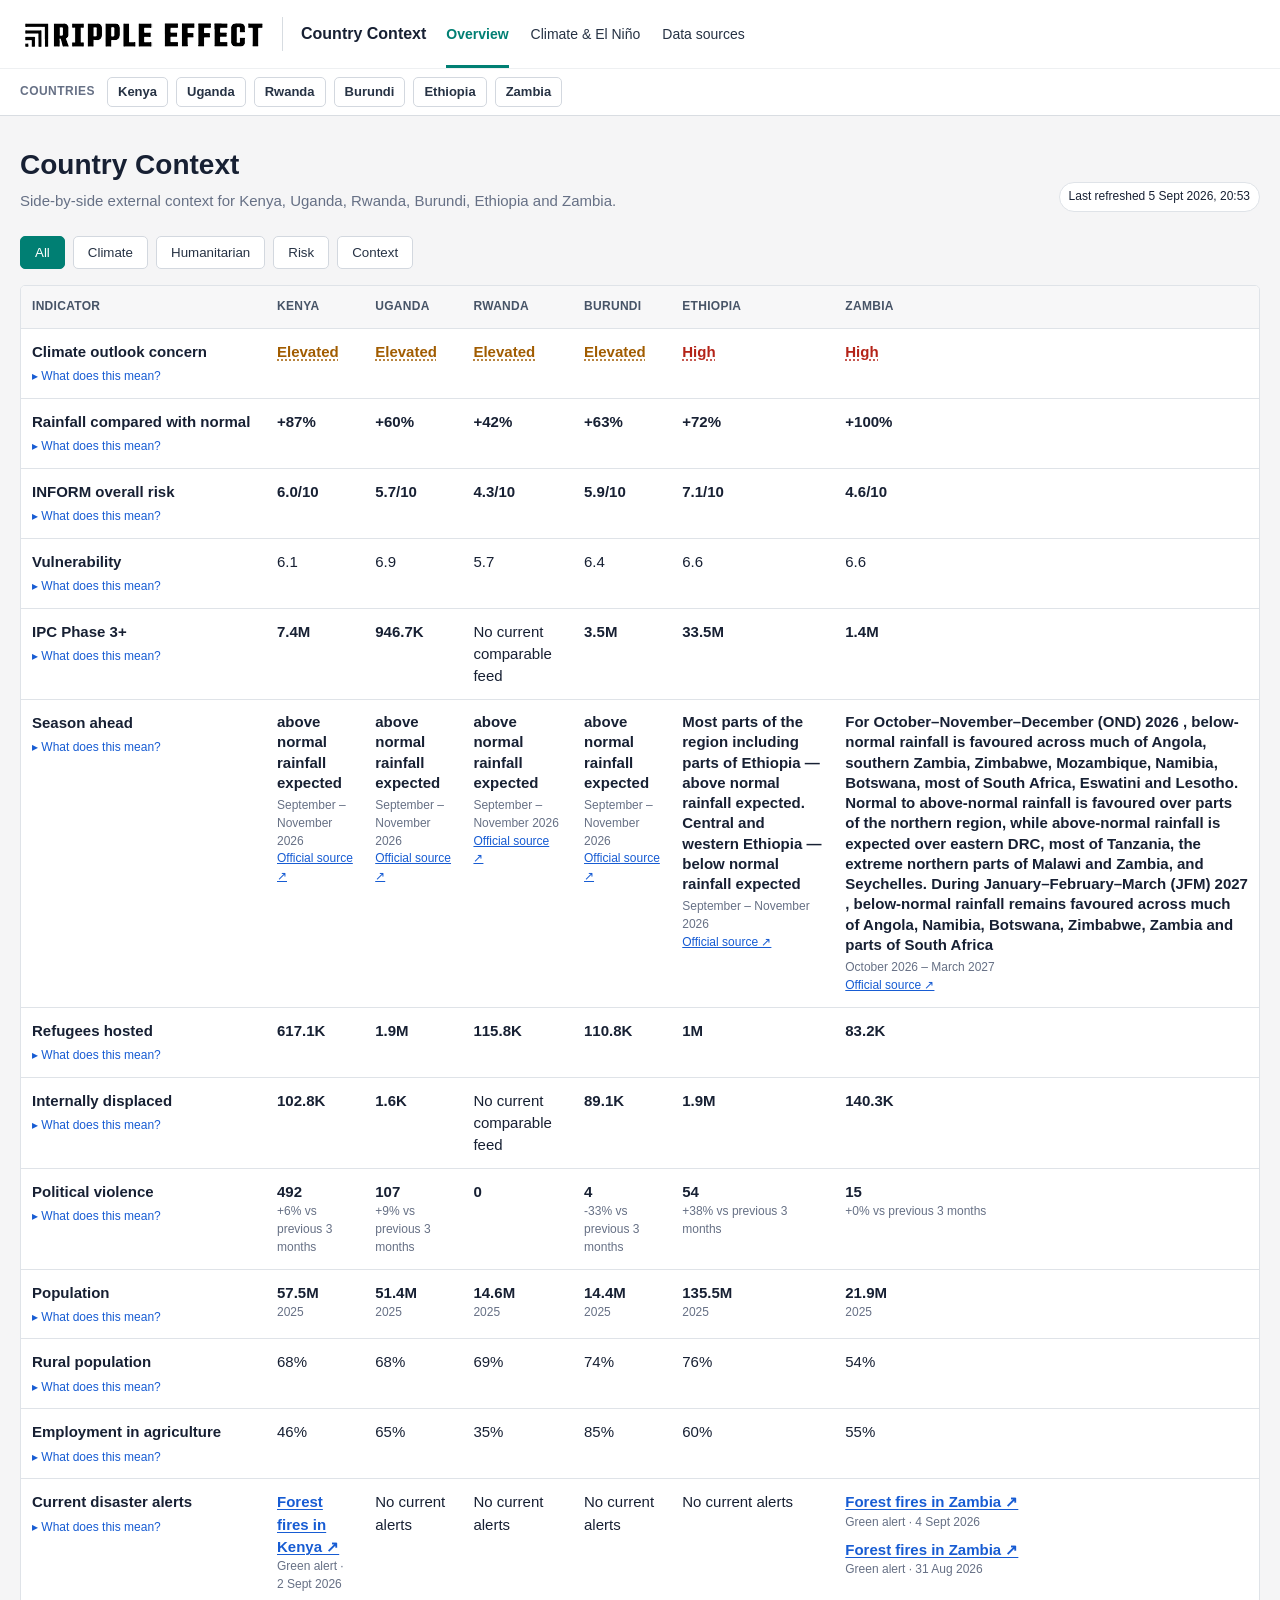
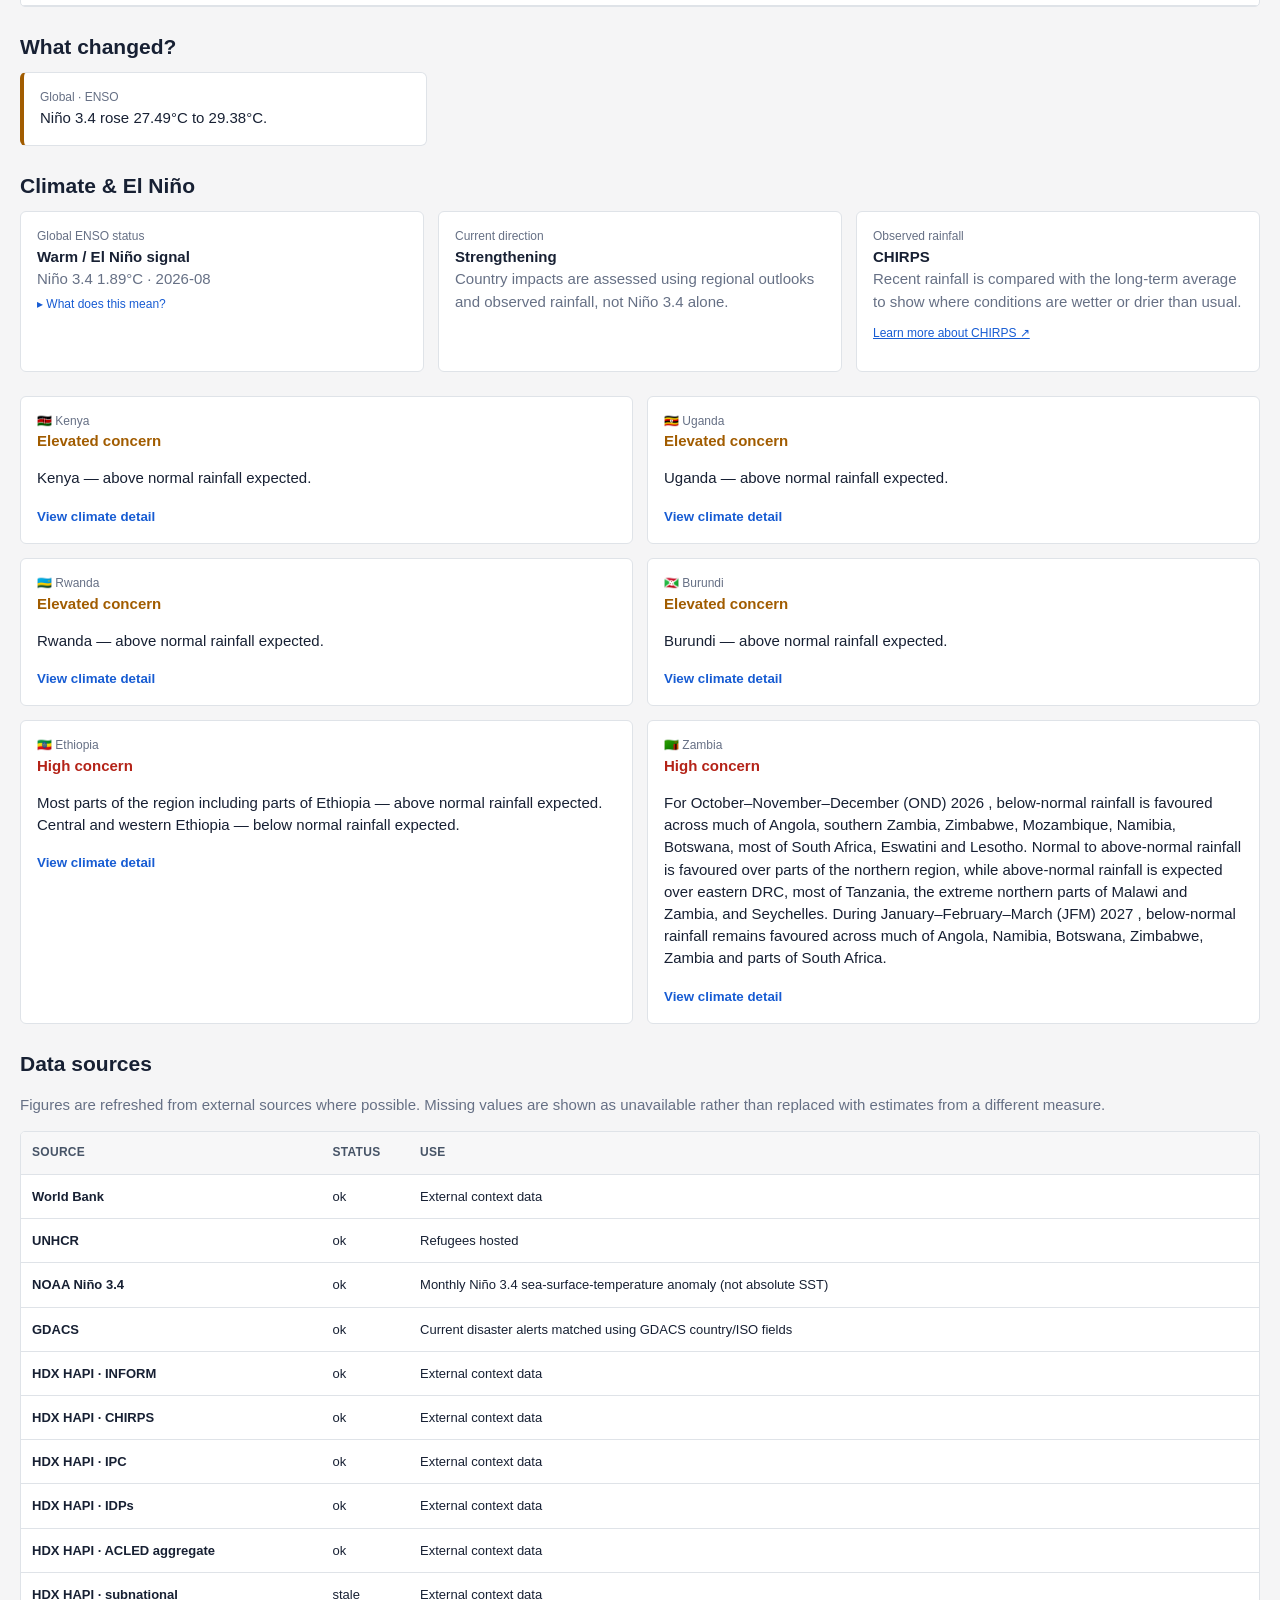
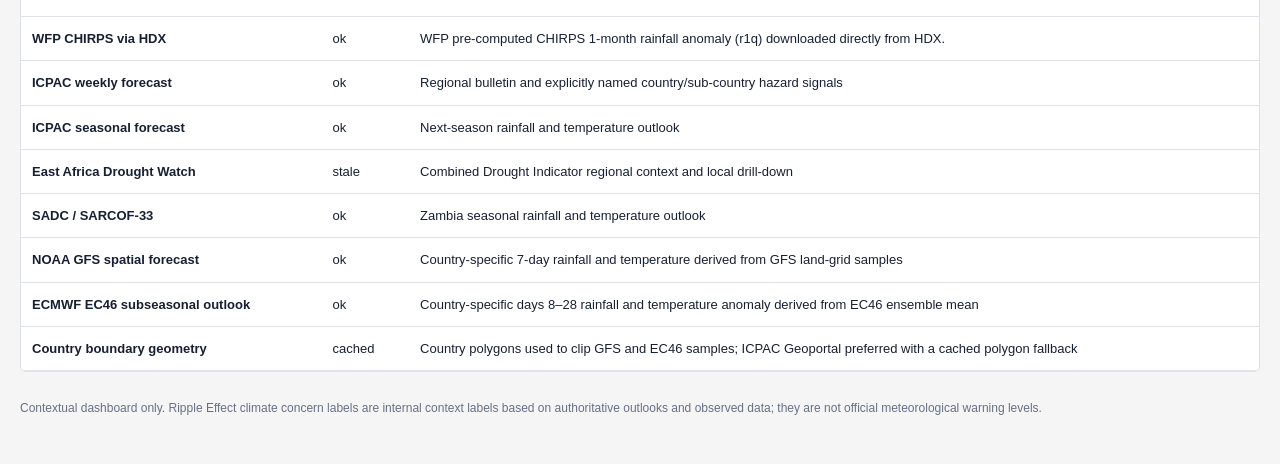
==== commit ba9bc6c6: "Load season ahead comparison row" ====
--- a/index.html
+++ b/index.html
@@ -23,5 +23,6 @@
 </main>
 <script src="assets/app.js"></script>
 <script src="assets/climate-forward.js"></script>
+<script src="assets/season-ahead-row.js"></script>
 </body>
 </html>
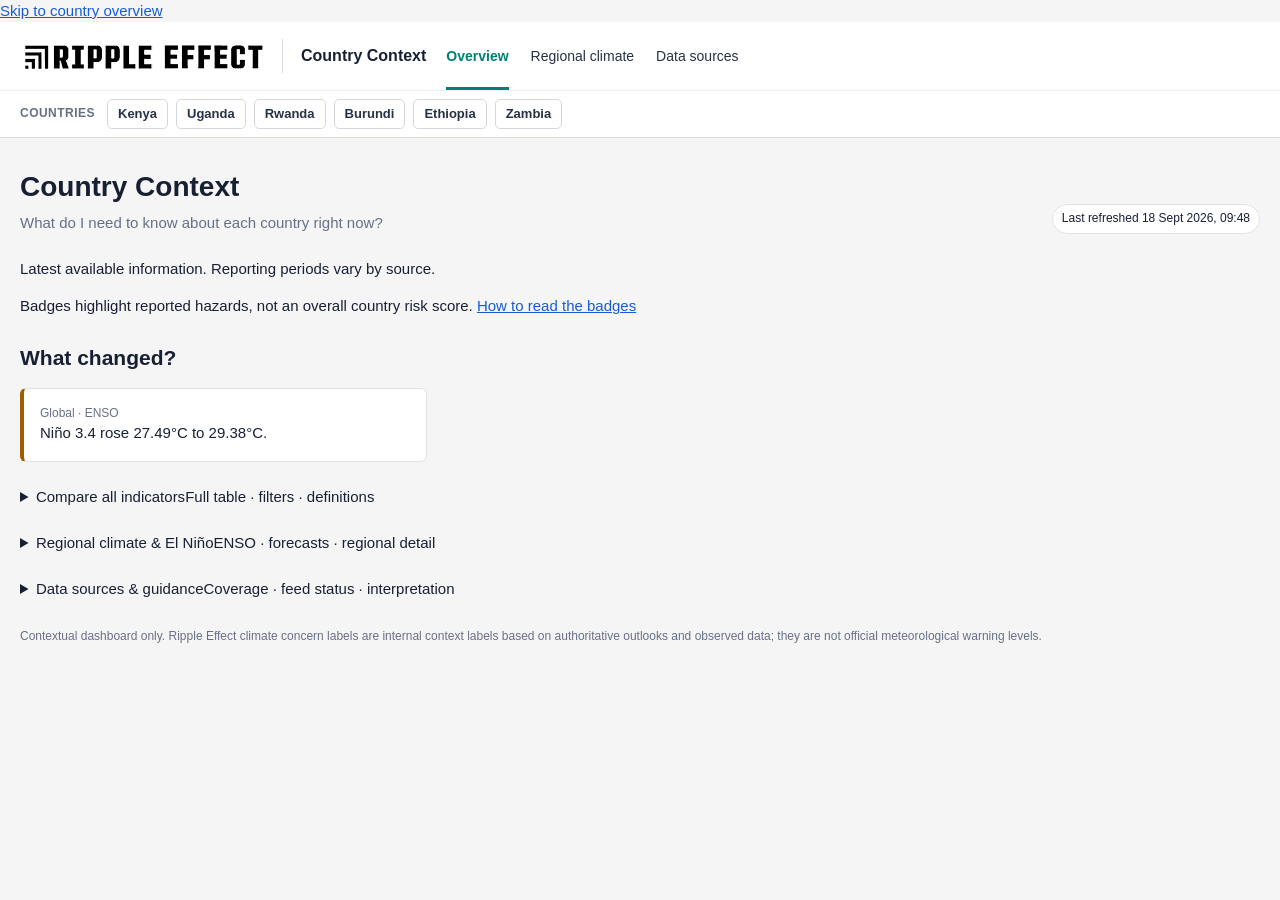
==== commit 8113b438: "Add files via upload" ====
--- a/index.html
+++ b/index.html
@@ -1,28 +1,33 @@
-<!doctype html>
-<html lang="en">
-<head>
-<meta charset="utf-8">
-<meta name="viewport" content="width=device-width,initial-scale=1">
-<title>Ripple Effect Country Context</title>
-<link rel="stylesheet" href="assets/styles.css">
+<!doctype html>
+<html lang="en">
+<head>
+<meta charset="utf-8">
+<meta name="viewport" content="width=device-width,initial-scale=1">
+<title>Ripple Effect Country Context</title>
+<link rel="stylesheet" href="assets/styles.css">
 <link rel="stylesheet" href="assets/header-nav.css">
-<script src="data/public-data.js"></script>
-</head>
-<body>
-<header>
-  <div class="head"><img class="logo" src="logo.svg" alt="Ripple Effect"><span class="divider" aria-hidden="true"></span><span class="app-name">Country Context</span><nav><a class="active" href="#overview">Overview</a><a href="#climate">Climate &amp; El Niño</a><a href="#sources">Data sources</a></nav><span class="spacer"></span></div>
-  <div class="country-header-row"><nav class="country-subnav" aria-label="Country profiles"><span class="country-subnav-label">Countries</span><a href="countries/kenya.html">Kenya</a><a href="countries/uganda.html">Uganda</a><a href="countries/rwanda.html">Rwanda</a><a href="countries/burundi.html">Burundi</a><a href="countries/ethiopia.html">Ethiopia</a><a href="countries/zambia.html">Zambia</a></nav></div>
-</header>
-<main>
-<section id="overview" class="hero"><div><h1>Country Context</h1><p class="muted">Side-by-side external context for Kenya, Uganda, Rwanda, Burundi, Ethiopia and Zambia.</p></div><span class="pill" id="fresh">Latest available snapshot</span></section>
-<section class="section"><div class="filters"><button class="on" data-cat="All">All</button><button data-cat="Climate">Climate</button><button data-cat="Humanitarian">Humanitarian</button><button data-cat="Risk">Risk</button><button data-cat="Context">Context</button></div><div class="table-wrap"><table><thead><tr><th>Indicator</th><th><a class="country-table-link" href="countries/kenya.html">Kenya</a></th><th><a class="country-table-link" href="countries/uganda.html">Uganda</a></th><th><a class="country-table-link" href="countries/rwanda.html">Rwanda</a></th><th><a class="country-table-link" href="countries/burundi.html">Burundi</a></th><th><a class="country-table-link" href="countries/ethiopia.html">Ethiopia</a></th><th><a class="country-table-link" href="countries/zambia.html">Zambia</a></th></tr></thead><tbody id="metrics"></tbody></table></div></section>
-<section class="section"><h2>What changed?</h2><div id="changes" class="change-grid"></div></section>
-<section id="climate" class="section"><h2>Climate &amp; El Niño</h2><div class="grid"><div class="card"><div class="small">Global ENSO status</div><div class="value" id="ensoStatus">ENSO status</div><div id="ensoValue" class="muted">Latest NOAA signal</div><details class="info-details"><summary>What does this mean?</summary><div class="info-box"><p>ENSO is the natural El Niño / La Niña cycle in the tropical Pacific. It can influence weather around the world, but it does not tell us exactly what will happen in any one country.</p><p><a href="https://www.cpc.ncep.noaa.gov/products/analysis_monitoring/enso_advisory/" target="_blank">NOAA ENSO information ↗</a></p></div></details></div><div class="card"><div class="small">Current direction</div><div class="value" id="ensoTrend">Latest trend</div><div class="muted">Country impacts are assessed using regional outlooks and observed rainfall, not Niño 3.4 alone.</div></div><div class="card"><div class="small">Observed rainfall</div><div class="value">CHIRPS</div><div class="muted">Recent rainfall is compared with the long-term average to show where conditions are wetter or drier than usual.</div><p class="small"><a href="https://www.chc.ucsb.edu/data/chirps3" target="_blank">Learn more about CHIRPS ↗</a></p></div></div><div id="countryClimate" class="climate-grid section"></div></section>
-<section id="sources" class="section"><h2>Data sources</h2><p class="muted">Figures are refreshed from external sources where possible. Missing values are shown as unavailable rather than replaced with estimates from a different measure.</p><div class="table-wrap"><table class="source-table"><thead><tr><th>Source</th><th>Status</th><th>Use</th></tr></thead><tbody id="sourcesBody"></tbody></table></div></section>
-<div class="foot">Contextual dashboard only. Ripple Effect climate concern labels are internal context labels based on authoritative outlooks and observed data; they are not official meteorological warning levels.</div>
-</main>
-<script src="assets/app.js"></script>
-<script src="assets/climate-forward.js"></script>
-<script src="assets/season-ahead-row.js"></script>
-</body>
-</html>+<link rel="stylesheet" href="assets/dashboard.css">
+<script src="data/public-data.js"></script>
+</head>
+<body class="dashboard">
+<a class="skip-link" href="#overview">Skip to country overview</a>
+<header>
+  <div class="head"><img class="logo" src="logo.svg" alt="Ripple Effect"><span class="divider" aria-hidden="true"></span><span class="app-name">Country Context</span><nav><a class="active" href="#overview">Overview</a><a href="#climate">Regional climate</a><a href="#sources">Data sources</a></nav><span class="spacer"></span></div>
+  <div class="country-header-row"><nav class="country-subnav" aria-label="Country profiles"><span class="country-subnav-label">Countries</span><a href="countries/kenya.html">Kenya</a><a href="countries/uganda.html">Uganda</a><a href="countries/rwanda.html">Rwanda</a><a href="countries/burundi.html">Burundi</a><a href="countries/ethiopia.html">Ethiopia</a><a href="countries/zambia.html">Zambia</a></nav></div>
+</header>
+<main>
+<section id="overview" class="hero"><div><h1>Country Context</h1><p class="muted">What do I need to know about each country right now?</p></div><span class="pill" id="fresh">Latest available snapshot</span></section>
+<section id="profiles" class="section" aria-label="Country summaries"><p class="overview-note">Latest available information. Reporting periods vary by source.</p><div id="countrySummaries" class="summary-grid"></div><noscript><p>Enable JavaScript to view the latest summaries.</p><p><a href="countries/kenya.html">Kenya</a> · <a href="countries/uganda.html">Uganda</a> · <a href="countries/rwanda.html">Rwanda</a> · <a href="countries/burundi.html">Burundi</a> · <a href="countries/ethiopia.html">Ethiopia</a> · <a href="countries/zambia.html">Zambia</a></p></noscript><p class="overview-note">Badges highlight reported hazards, not an overall country risk score. <a href="#statusGuide">How to read the badges</a></p></section>
+<section class="section changes-section" aria-labelledby="changesTitle"><h2 id="changesTitle">What changed?</h2><p id="changePeriod" class="overview-note"></p><div id="changes" class="change-grid"></div></section>
+<details id="comparison" class="section disclosure"><summary><span>Compare all indicators</span><span class="summary-hint">Full table · filters · definitions</span></summary><div class="disclosure-content"><div class="filters" aria-label="Filter comparison indicators"><button class="on" data-cat="All">All</button><button data-cat="Climate">Climate</button><button data-cat="Humanitarian">Humanitarian</button><button data-cat="Risk">Risk</button><button data-cat="Context">Context</button></div><div class="table-wrap"><table><thead><tr><th>Indicator</th><th><a class="country-table-link" href="countries/kenya.html">Kenya</a></th><th><a class="country-table-link" href="countries/uganda.html">Uganda</a></th><th><a class="country-table-link" href="countries/rwanda.html">Rwanda</a></th><th><a class="country-table-link" href="countries/burundi.html">Burundi</a></th><th><a class="country-table-link" href="countries/ethiopia.html">Ethiopia</a></th><th><a class="country-table-link" href="countries/zambia.html">Zambia</a></th></tr></thead><tbody id="metrics"></tbody></table></div></div></details>
+
+<details id="climate" class="section disclosure"><summary><span>Regional climate &amp; El Niño</span><span class="summary-hint">ENSO · forecasts · regional detail</span></summary><div class="disclosure-content"><div class="grid"><div class="card"><div class="small">Global ENSO status</div><div class="value" id="ensoStatus">ENSO status</div><div id="ensoValue" class="muted">Latest NOAA signal</div><details class="info-details"><summary>What does this mean?</summary><div class="info-box"><p>ENSO is the natural El Niño / La Niña cycle in the tropical Pacific. It can influence weather around the world, but it does not tell us exactly what will happen in any one country.</p><p><a href="https://www.cpc.ncep.noaa.gov/products/analysis_monitoring/enso_advisory/" target="_blank">NOAA ENSO information ↗</a></p></div></details></div><div class="card"><div class="small">Current direction</div><div class="value" id="ensoTrend">Latest trend</div><div class="muted">Country impacts are assessed using regional outlooks and observed rainfall, not Niño 3.4 alone.</div></div><div class="card"><div class="small">Observed rainfall</div><div class="value">CHIRPS</div><div class="muted">Recent rainfall is compared with the long-term average to show where conditions are wetter or drier than usual.</div><p class="small"><a href="https://www.chc.ucsb.edu/data/chirps3" target="_blank">Learn more about CHIRPS ↗</a></p></div></div><div id="countryClimate" class="climate-grid section"></div></div></details>
+<details id="sources" class="section disclosure"><summary><span>Data sources &amp; guidance</span><span class="summary-hint">Coverage · feed status · interpretation</span></summary><div class="disclosure-content"><div id="statusGuide"><h3>How to read the badges</h3><p>Red: a reported red GDACS alert. Amber: an orange GDACS alert or a named ICPAC weekly hazard. Blue: other reported alerts or contextual information. Grey: hazard coverage is unavailable or needs refreshing. These are attention cues, not official country risk ratings. No reported alert does not rule out local risk.</p><p>Hazard feeds older than three days are labelled for review. Food-security values retain their source reporting period; a refreshed site does not mean every figure is current.</p></div><p class="muted">Figures are refreshed from external sources where possible. Missing values are shown as unavailable rather than replaced with estimates from a different measure.</p><div class="table-wrap"><table class="source-table"><thead><tr><th>Source</th><th>Status</th><th>Use</th></tr></thead><tbody id="sourcesBody"></tbody></table></div></div></details>
+<div class="foot">Contextual dashboard only. Ripple Effect climate concern labels are internal context labels based on authoritative outlooks and observed data; they are not official meteorological warning levels.</div>
+</main>
+<script src="assets/app.js"></script>
+<script src="assets/climate-forward.js"></script>
+<script src="assets/dashboard.js"></script>
+<script src="assets/season-ahead-row.js"></script>
+</body>
+</html>
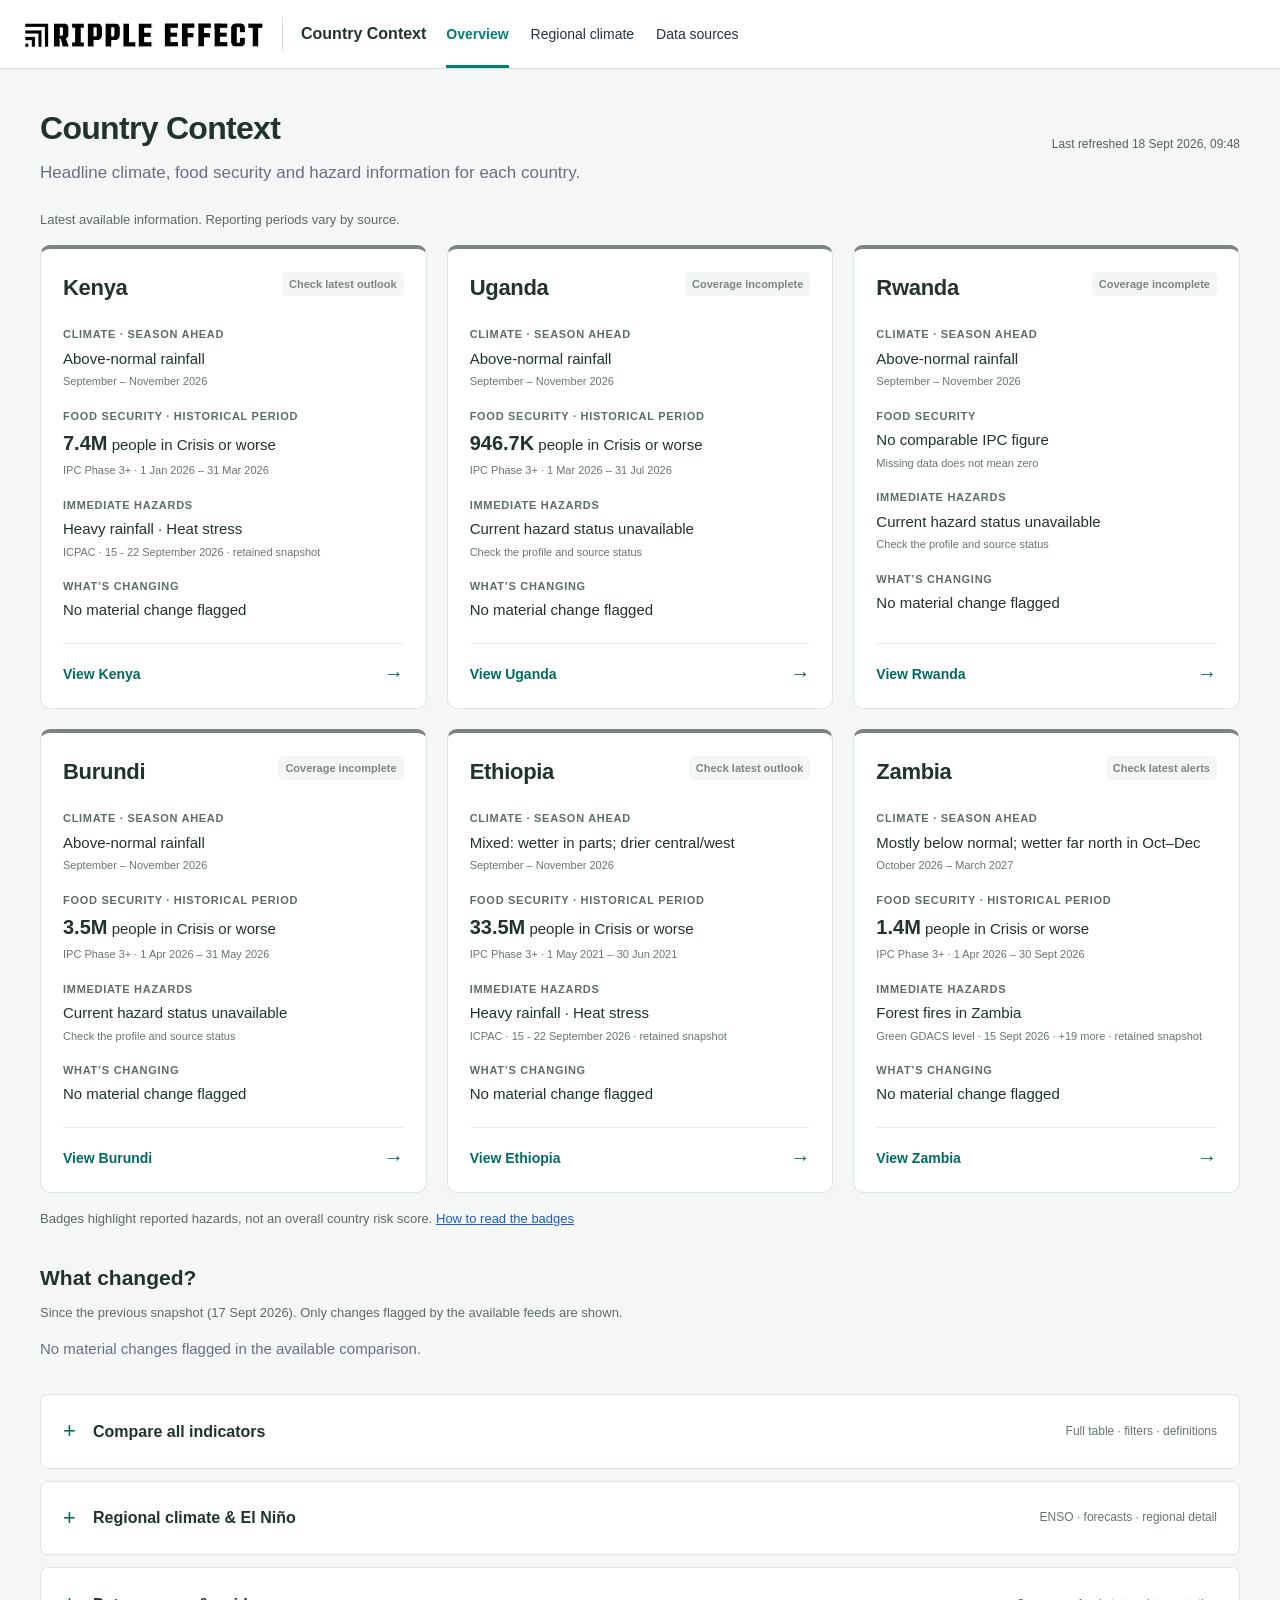
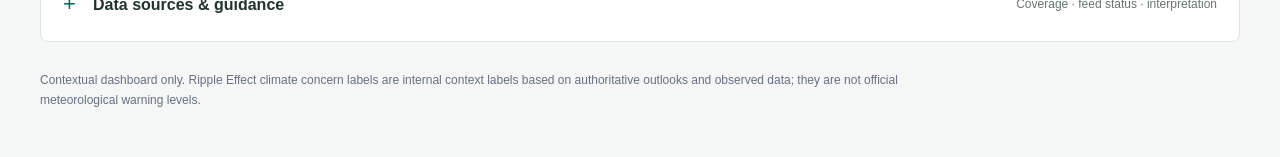
==== commit 1f45067e: "Add files via upload" ====
--- a/index.html
+++ b/index.html
@@ -16,7 +16,7 @@
   <div class="country-header-row"><nav class="country-subnav" aria-label="Country profiles"><span class="country-subnav-label">Countries</span><a href="countries/kenya.html">Kenya</a><a href="countries/uganda.html">Uganda</a><a href="countries/rwanda.html">Rwanda</a><a href="countries/burundi.html">Burundi</a><a href="countries/ethiopia.html">Ethiopia</a><a href="countries/zambia.html">Zambia</a></nav></div>
 </header>
 <main>
-<section id="overview" class="hero"><div><h1>Country Context</h1><p class="muted">What do I need to know about each country right now?</p></div><span class="pill" id="fresh">Latest available snapshot</span></section>
+<section id="overview" class="hero"><div><h1>Country Context</h1><p class="muted">Headline climate, food security and hazard information for each country.</p></div><span class="pill" id="fresh">Latest available snapshot</span></section>
 <section id="profiles" class="section" aria-label="Country summaries"><p class="overview-note">Latest available information. Reporting periods vary by source.</p><div id="countrySummaries" class="summary-grid"></div><noscript><p>Enable JavaScript to view the latest summaries.</p><p><a href="countries/kenya.html">Kenya</a> · <a href="countries/uganda.html">Uganda</a> · <a href="countries/rwanda.html">Rwanda</a> · <a href="countries/burundi.html">Burundi</a> · <a href="countries/ethiopia.html">Ethiopia</a> · <a href="countries/zambia.html">Zambia</a></p></noscript><p class="overview-note">Badges highlight reported hazards, not an overall country risk score. <a href="#statusGuide">How to read the badges</a></p></section>
 <section class="section changes-section" aria-labelledby="changesTitle"><h2 id="changesTitle">What changed?</h2><p id="changePeriod" class="overview-note"></p><div id="changes" class="change-grid"></div></section>
 <details id="comparison" class="section disclosure"><summary><span>Compare all indicators</span><span class="summary-hint">Full table · filters · definitions</span></summary><div class="disclosure-content"><div class="filters" aria-label="Filter comparison indicators"><button class="on" data-cat="All">All</button><button data-cat="Climate">Climate</button><button data-cat="Humanitarian">Humanitarian</button><button data-cat="Risk">Risk</button><button data-cat="Context">Context</button></div><div class="table-wrap"><table><thead><tr><th>Indicator</th><th><a class="country-table-link" href="countries/kenya.html">Kenya</a></th><th><a class="country-table-link" href="countries/uganda.html">Uganda</a></th><th><a class="country-table-link" href="countries/rwanda.html">Rwanda</a></th><th><a class="country-table-link" href="countries/burundi.html">Burundi</a></th><th><a class="country-table-link" href="countries/ethiopia.html">Ethiopia</a></th><th><a class="country-table-link" href="countries/zambia.html">Zambia</a></th></tr></thead><tbody id="metrics"></tbody></table></div></div></details>
--- a/assets/dashboard.css
+++ b/assets/dashboard.css
@@ -0,0 +1,43 @@
+/* Homepage only: shared country-profile styles remain unchanged. */
+.dashboard{background:#f5f7f6;color:#20332f}
+.dashboard main{max-width:1240px;padding-top:36px}
+.dashboard .hero{align-items:center}
+.dashboard .hero h1{font-size:32px;letter-spacing:-.7px}
+.dashboard .hero p{margin-top:8px;font-size:17px}
+.dashboard .pill{border:0;background:transparent;color:#52625d;padding:0}
+.dashboard .country-header-row{display:none}
+.dashboard .overview-note{color:#596b65;font-size:13px;margin:0 0 16px}
+.dashboard #profiles>.overview-note:last-child{margin:16px 0 0}
+.summary-grid{display:grid;grid-template-columns:repeat(3,minmax(0,1fr));gap:20px}
+.summary-card{--signal:#477b91;display:flex;flex-direction:column;background:#fff;border:1px solid #dce5e1;border-top:4px solid var(--signal);border-radius:10px;padding:23px 22px 19px;min-width:0}
+.summary-card.tone-high{--signal:#b42318}.summary-card.tone-watch{--signal:#a16b10}.summary-card.tone-unknown{--signal:#7b8581}
+.summary-card-heading{display:flex;align-items:flex-start;gap:8px;justify-content:space-between;flex-wrap:wrap}
+.dashboard .summary-card h2{font-size:22px;letter-spacing:-.3px;margin:0}
+.signal-badge{font-size:11px;font-weight:700;color:var(--signal);background:#f4f6f5;border-radius:5px;padding:4px 7px}
+.summary-card dl{margin:22px 0;flex:1}
+.summary-card dl>div+div{margin-top:18px}
+.summary-card dt{font-size:11px;font-weight:700;letter-spacing:.065em;text-transform:uppercase;color:#5b6d66;margin-bottom:5px}
+.summary-card dd{margin:0;font-size:15px;line-height:1.45;overflow-wrap:anywhere}
+.summary-card dd strong{font-size:20px;font-weight:700}
+.summary-card small{display:block;color:#66766f;font-size:11px;line-height:1.5;margin-top:4px}
+.profile-cta{display:flex;align-items:center;justify-content:space-between;border-top:1px solid #e7ede9;padding-top:15px;text-decoration:none;color:#006c60;font-weight:700;font-size:14px}
+.profile-cta:hover{text-decoration:underline}.profile-cta span{font-size:20px}
+.change-detail-link{color:#006c60;text-decoration:underline;text-underline-offset:3px}.change-detail-link:hover{color:#004c44}
+.dashboard .changes-section{margin:34px 0}
+.dashboard .changes-section h2{font-size:21px}
+.dashboard .change-grid{display:block}
+.change-list{list-style:none;padding:0;margin:0;background:#fff;border:1px solid #dce5e1;border-radius:8px}
+.change-list li{display:grid;grid-template-columns:180px 1fr auto;gap:18px;padding:16px 20px;font-size:14px}
+.change-list li+li{border-top:1px solid #e7ede9}.change-scope{font-weight:700;color:#53665d}.change-list a{color:#006c60}
+.more-changes{margin-top:12px}.more-changes summary{cursor:pointer;margin-bottom:12px}
+.dashboard .disclosure{border:1px solid #dce5e1;border-radius:8px;background:#fff;margin-top:12px;scroll-margin-top:20px}
+.disclosure>summary{cursor:pointer;padding:20px 22px;font-size:16px;font-weight:700;list-style:none;display:flex;align-items:center;gap:14px}
+.disclosure>summary::-webkit-details-marker{display:none}.disclosure>summary::before{content:'+';font-size:22px;font-weight:400;color:#006c60;min-width:16px}.disclosure[open]>summary::before{content:'−'}
+.disclosure .summary-hint{margin-left:auto;font-weight:400;color:#66766f;font-size:12px;text-align:right}
+.disclosure-content{padding:0 22px 22px}.dashboard #statusGuide{font-size:13px;color:#596b65}.dashboard #statusGuide h3{color:#20332f}
+.dashboard .source-table{min-width:640px}.dashboard .foot{max-width:880px;line-height:1.7}
+.dashboard :focus-visible{outline:3px solid #007f73;outline-offset:4px}
+.skip-link{position:absolute;top:-100px;left:20px;background:#fff;padding:12px;z-index:10}.skip-link:focus{top:10px}
+@media(max-width:1050px){.summary-grid{grid-template-columns:repeat(2,minmax(0,1fr))}.dashboard .head{height:auto;min-height:68px;flex-wrap:wrap;padding:12px 20px}}
+@media(max-width:650px){.summary-grid{grid-template-columns:1fr;gap:16px}.dashboard main{padding:24px 16px}.dashboard .hero h1{font-size:28px}.dashboard .hero p{font-size:16px}.dashboard .hero{gap:12px}.summary-card{padding:20px}.disclosure>summary{padding:17px;flex-wrap:wrap;gap:8px}.disclosure .summary-hint{width:100%;text-align:left;margin-left:24px}.disclosure-content{padding:0 16px 16px}.change-list li{grid-template-columns:1fr;gap:6px}.dashboard .head nav{gap:18px}.dashboard .head nav a{font-size:13px}}
+@media(prefers-reduced-motion:reduce){html{scroll-behavior:auto}}
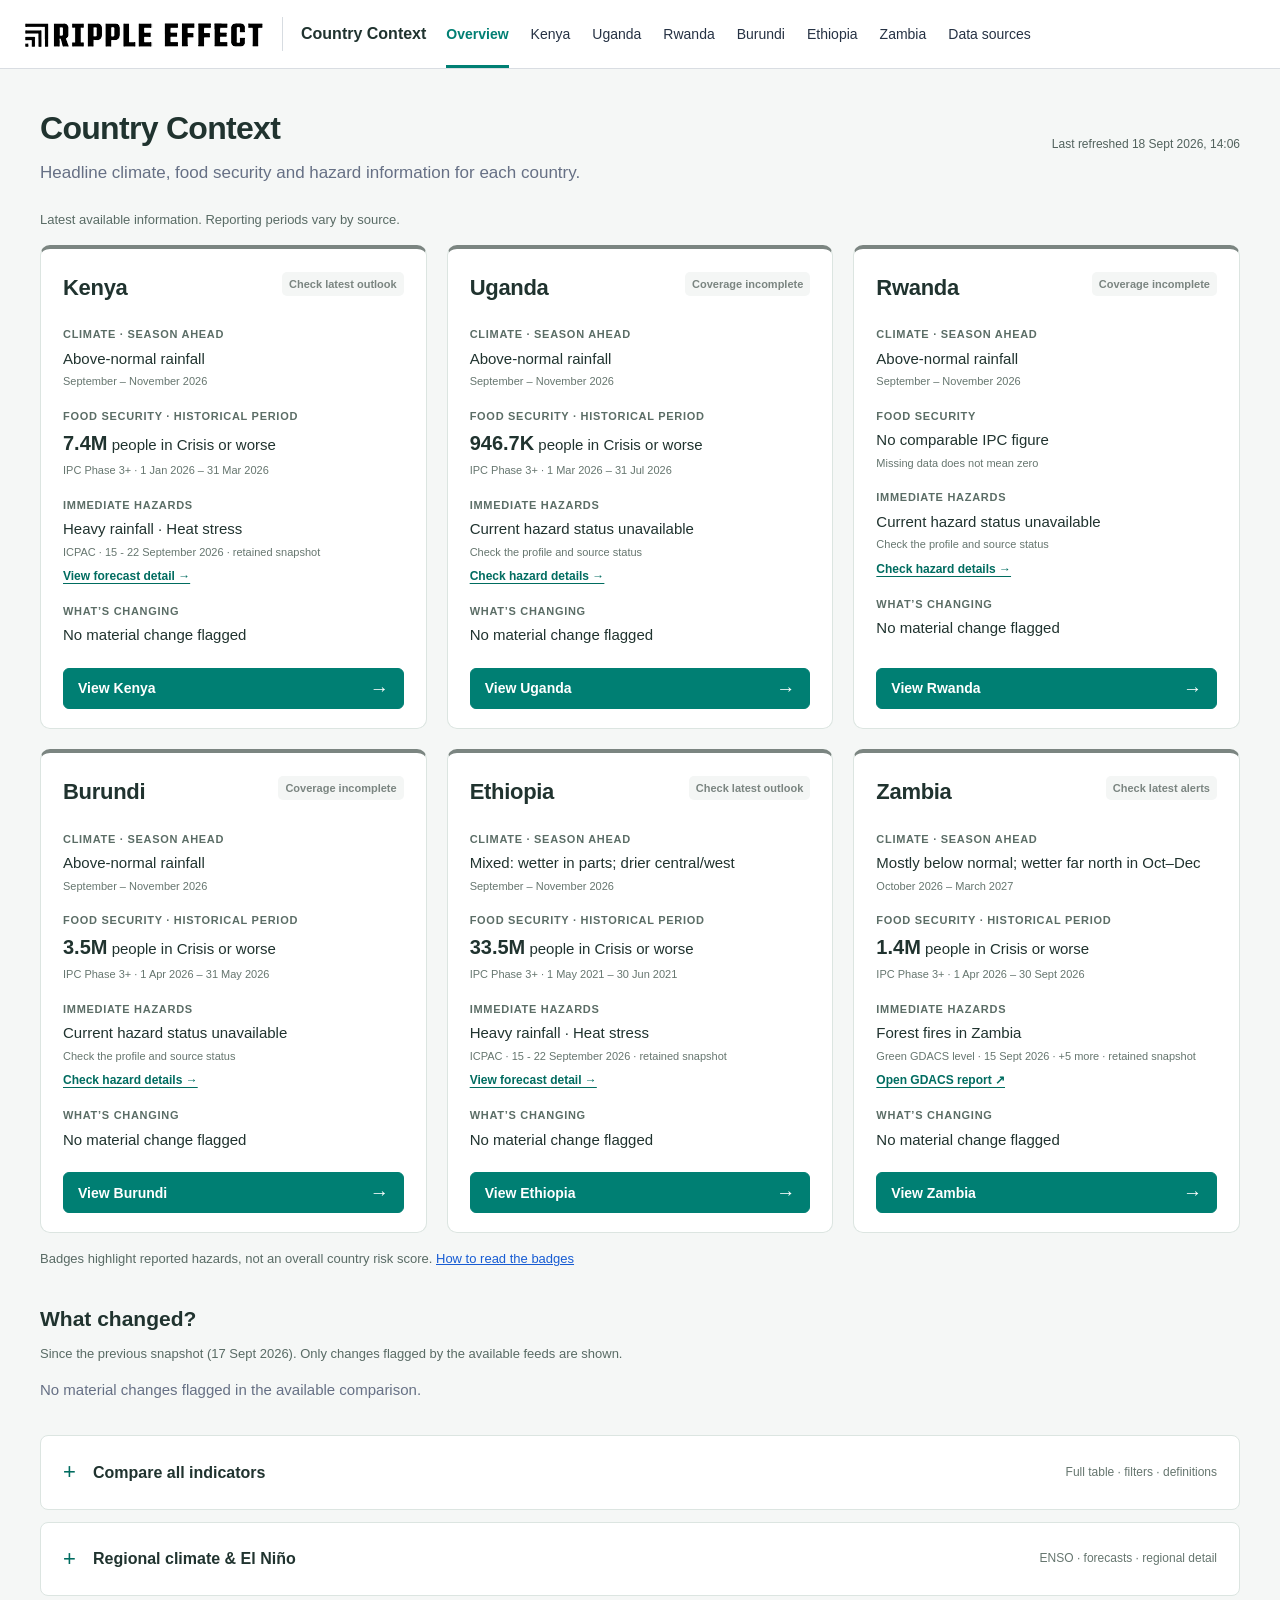
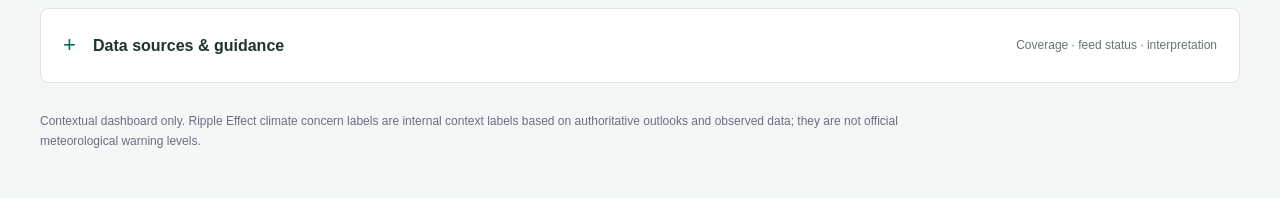
==== commit 2eff1465: "Add files via upload" ====
--- a/index.html
+++ b/index.html
@@ -12,8 +12,7 @@
 <body class="dashboard">
 <a class="skip-link" href="#overview">Skip to country overview</a>
 <header>
-  <div class="head"><img class="logo" src="logo.svg" alt="Ripple Effect"><span class="divider" aria-hidden="true"></span><span class="app-name">Country Context</span><nav><a class="active" href="#overview">Overview</a><a href="#climate">Regional climate</a><a href="#sources">Data sources</a></nav><span class="spacer"></span></div>
-  <div class="country-header-row"><nav class="country-subnav" aria-label="Country profiles"><span class="country-subnav-label">Countries</span><a href="countries/kenya.html">Kenya</a><a href="countries/uganda.html">Uganda</a><a href="countries/rwanda.html">Rwanda</a><a href="countries/burundi.html">Burundi</a><a href="countries/ethiopia.html">Ethiopia</a><a href="countries/zambia.html">Zambia</a></nav></div>
+  <div class="head"><img class="logo" src="logo.svg" alt="Ripple Effect"><span class="divider" aria-hidden="true"></span><span class="app-name">Country Context</span><nav class="site-primary-nav" aria-label="Main navigation"><a class="active" href="#overview">Overview</a><a href="countries/kenya.html">Kenya</a><a href="countries/uganda.html">Uganda</a><a href="countries/rwanda.html">Rwanda</a><a href="countries/burundi.html">Burundi</a><a href="countries/ethiopia.html">Ethiopia</a><a href="countries/zambia.html">Zambia</a><a href="#sources">Data sources</a></nav><span class="spacer"></span></div>
 </header>
 <main>
 <section id="overview" class="hero"><div><h1>Country Context</h1><p class="muted">Headline climate, food security and hazard information for each country.</p></div><span class="pill" id="fresh">Latest available snapshot</span></section>
--- a/assets/dashboard.css
+++ b/assets/dashboard.css
@@ -20,8 +20,9 @@
 .summary-card dd{margin:0;font-size:15px;line-height:1.45;overflow-wrap:anywhere}
 .summary-card dd strong{font-size:20px;font-weight:700}
 .summary-card small{display:block;color:#66766f;font-size:11px;line-height:1.5;margin-top:4px}
-.profile-cta{display:flex;align-items:center;justify-content:space-between;border-top:1px solid #e7ede9;padding-top:15px;text-decoration:none;color:#006c60;font-weight:700;font-size:14px}
-.profile-cta:hover{text-decoration:underline}.profile-cta span{font-size:20px}
+.hazard-links{display:block;margin-top:7px;font-size:12px;line-height:1.5}.hazard-links a{color:#006c60;font-weight:700;text-decoration:underline;text-underline-offset:3px}.hazard-links a:hover{color:#004c44}
+.profile-cta{display:flex;align-items:center;justify-content:center;gap:10px;width:100%;border:1px solid #007f73;border-radius:6px;background:#007f73;padding:10px 14px;text-decoration:none;color:#fff;font-weight:700;font-size:14px;line-height:1.35;transition:background-color .15s ease,border-color .15s ease}
+.profile-cta:hover{background:#006c62;border-color:#006c62;color:#fff;text-decoration:none}.profile-cta span{margin-left:auto;font-size:19px;line-height:1}
 .change-detail-link{color:#006c60;text-decoration:underline;text-underline-offset:3px}.change-detail-link:hover{color:#004c44}
 .dashboard .changes-section{margin:34px 0}
 .dashboard .changes-section h2{font-size:21px}
